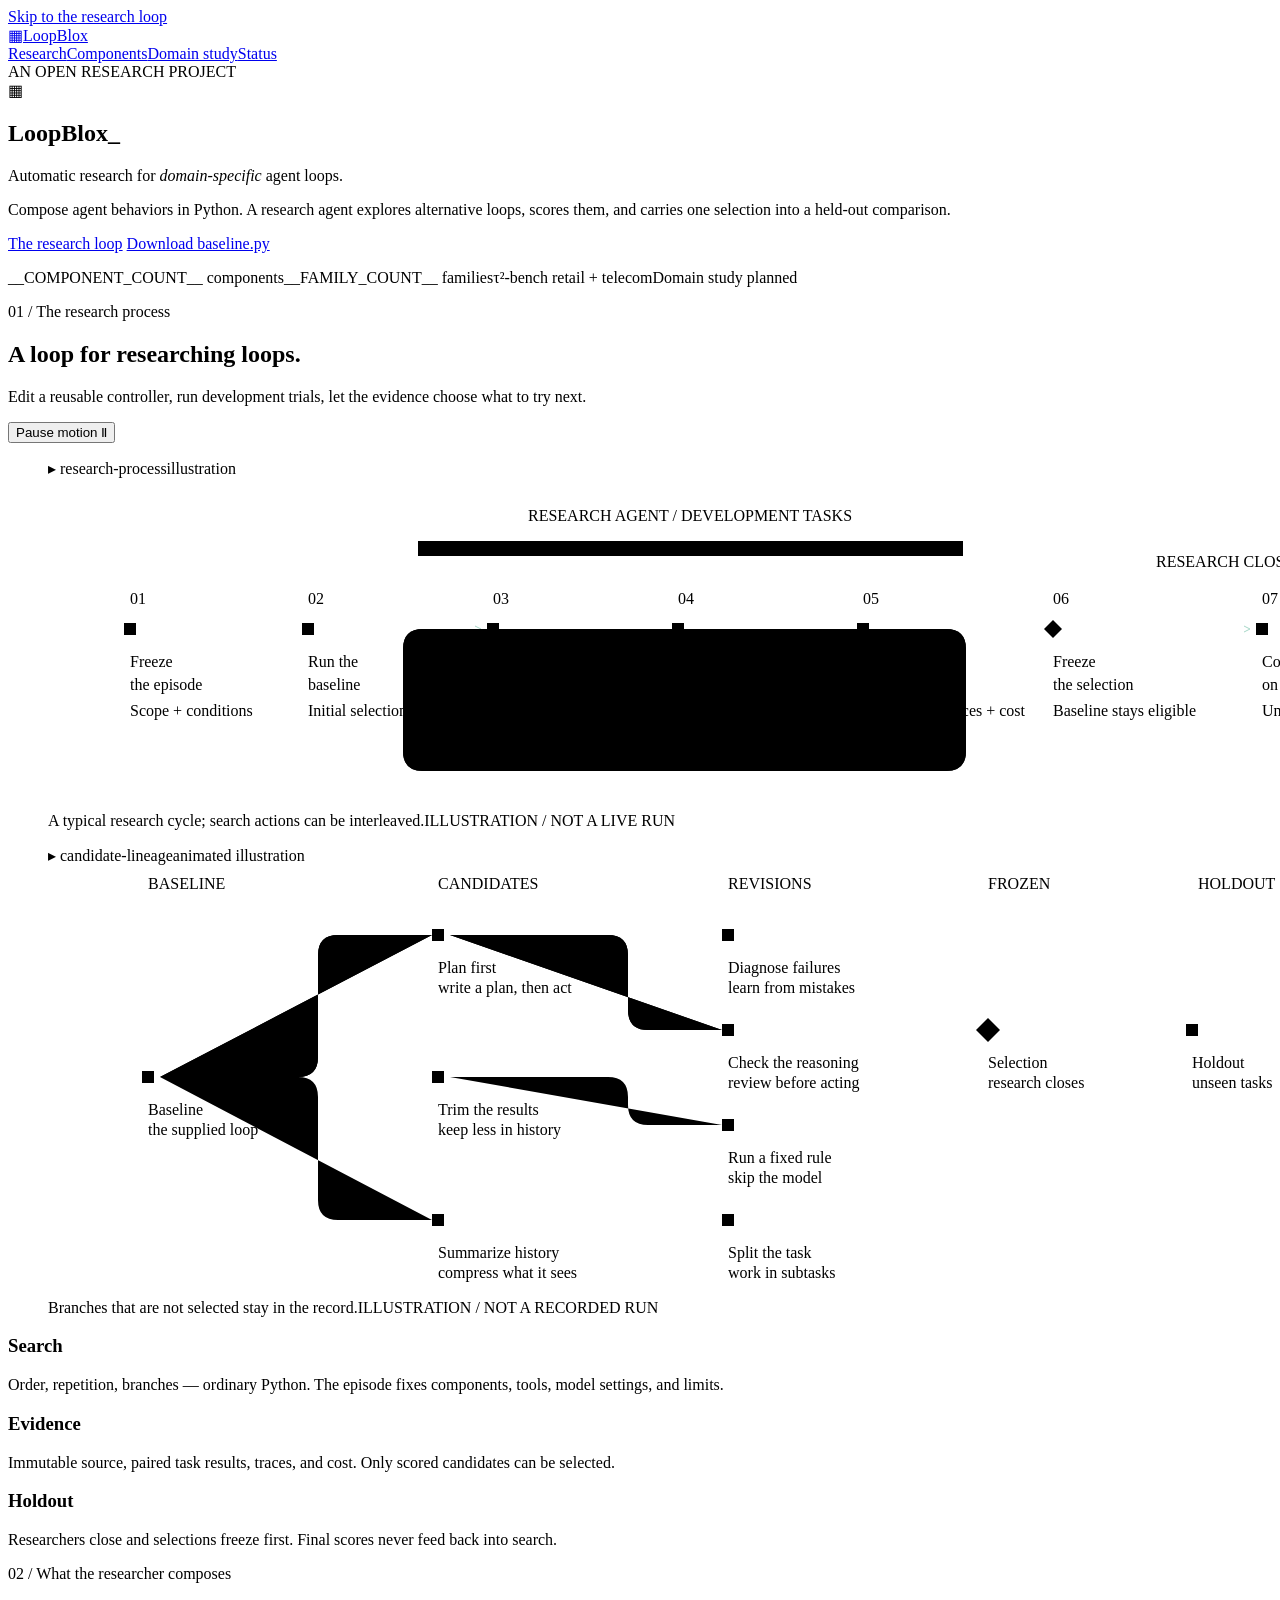
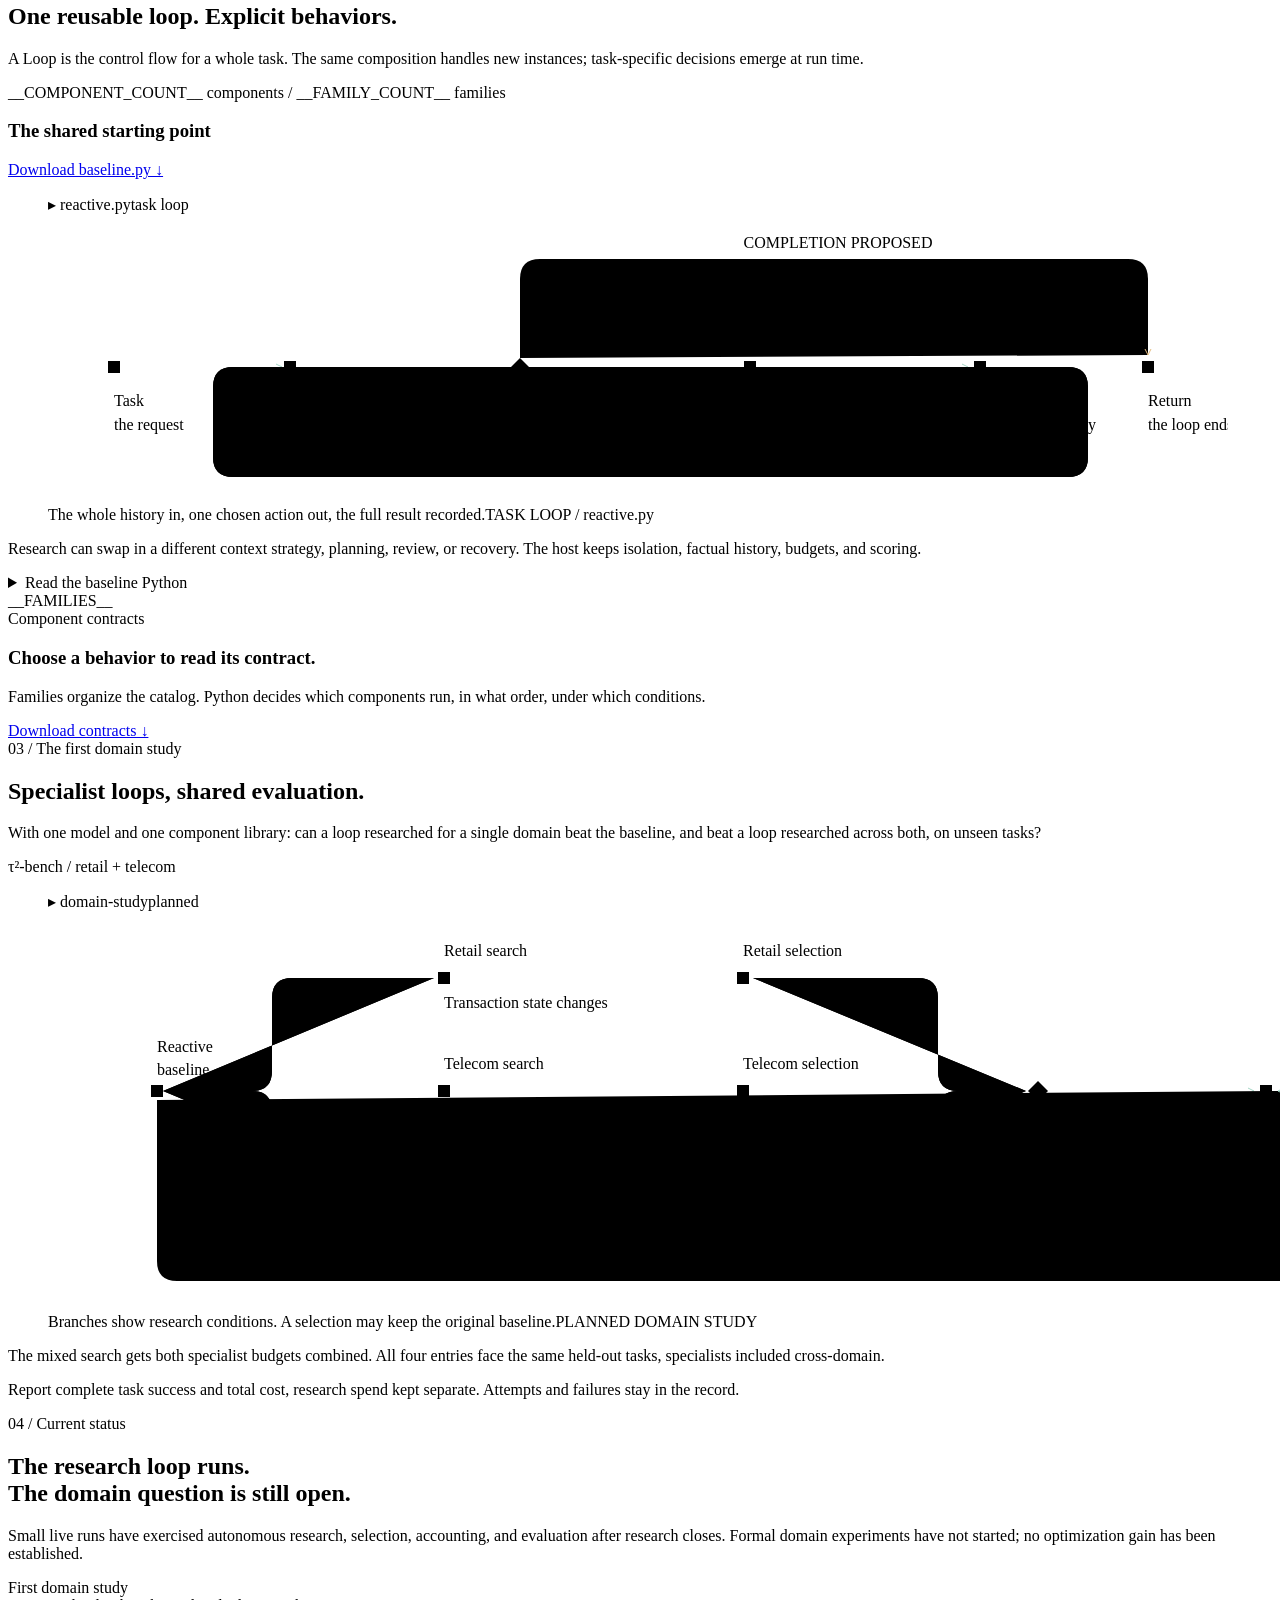
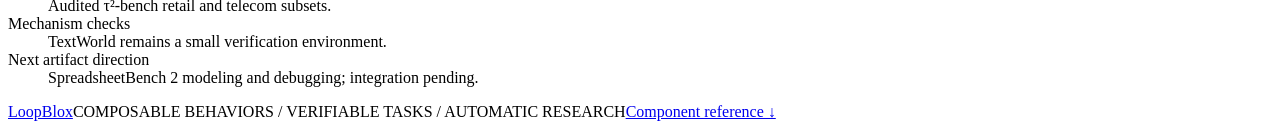
==== site/index.html @ ba71d533 "Prepare LoopBlox repository for publication" ====
<!doctype html>
<html lang="en">
<head>
<meta charset="utf-8">
<meta name="viewport" content="width=device-width, initial-scale=1">
<meta name="theme-color" content="#0d1116">
<meta name="description" content="LoopBlox is an open-source experiment environment for composing agent behaviors and automatically researching loops for verifiable domain tasks.">
<meta name="source-snapshot" content="__SOURCE_DIGEST__">
<title>LoopBlox — Domain Loop Auto Research</title>
<link rel="preload" href="assets/fonts/DepartureMono-Regular.woff2" as="font" type="font/woff2" crossorigin>
<link rel="preload" href="assets/fonts/SourceSerif4-Variable.woff2" as="font" type="font/woff2" crossorigin>
<style>__STYLE__</style>
</head>
<body>
<a class="skip-link" href="#research">Skip to the research loop</a>
<header class="topbar">
  <a class="brand" href="#top"><span class="brand-mark" aria-hidden="true">▦</span>LoopBlox</a>
  <nav aria-label="Main navigation"><a href="#research">Research</a><a href="#components">Components</a><a href="#domains">Domain study</a><a href="#status">Status</a></nav>
  <span class="edition">AN OPEN RESEARCH PROJECT</span>
</header>
<main id="top">
  <section class="hero" aria-labelledby="site-title">
    <span class="hero-mark" aria-hidden="true">▦</span>
    <h1 id="site-title">LoopBlox<span class="cursor" aria-hidden="true">_</span></h1>
    <p class="hero-title">Automatic research for <em>domain-specific</em> agent loops.</p>
    <p class="hero-copy">Compose agent behaviors in Python. A research agent explores alternative loops,
      scores them, and carries one selection into a held-out comparison.</p>
    <div class="hero-actions">
      <a class="btn primary" href="#research">The research loop</a>
      <a class="btn" href="baseline.py" download>Download baseline.py</a>
    </div>
    <p class="hero-facts"><span>__COMPONENT_COUNT__ components</span><span>__FAMILY_COUNT__ families</span><span>τ²-bench retail + telecom</span><span>Domain study planned</span></p>
  </section>

  <section id="research" class="section" aria-labelledby="research-title">
    <div class="section-head">
      <span class="section-label">01 / The research process</span>
      <h2 id="research-title">A loop for researching loops.</h2>
      <p class="section-intro">Edit a reusable controller, run development trials, let the evidence choose what to try next.</p>
      <button class="motion-toggle" aria-pressed="false">Pause motion Ⅱ</button>
    </div>
    <figure class="panel diagram-shell">
      <div class="panel-bar"><span>▸ research-process</span><span class="dim">illustration</span></div>
      <div class="diagram-scroll" tabindex="0" role="region" aria-label="Research process, scroll horizontally on smaller screens">
        <svg class="flow-diagram research-diagram" viewBox="0 0 1320 330" width="1320" height="330" role="img" aria-labelledby="research-svg-title research-svg-desc">
          <title id="research-svg-title">LoopBlox automatic research process</title>
          <desc id="research-svg-desc">Freeze the episode and run the supplied baseline. A researcher may save candidates, request development evaluations, inspect evidence, and select scored candidates. It can repeat this process. Close research and freeze selections before evaluating holdout tasks.</desc>
          <defs><marker id="arrow" markerWidth="8" markerHeight="8" refX="7" refY="4" orient="auto" markerUnits="userSpaceOnUse"><path d="M 1 1 L 7 4 L 1 7" fill="none" stroke="#a6d7c7"/></marker><marker id="amber-arrow" markerWidth="8" markerHeight="8" refX="7" refY="4" orient="auto" markerUnits="userSpaceOnUse"><path d="M 1 1 L 7 4 L 1 7" fill="none" stroke="#e4bc80"/></marker></defs>
          <path class="scope-line" d="M 370 78 V 63 H 915 V 78"/>
          <text class="scope-label" x="642" y="43" text-anchor="middle">RESEARCH AGENT / DEVELOPMENT TASKS</text>
          <path class="wire" marker-end="url(#arrow)" d="M 88 151 H 248 M 272 151 H 433 M 457 151 H 618 M 642 151 H 803 M 827 151 H 993 M 1017 151 H 1202"/>
          <path class="pulse" d="M 88 151 H 1202"/>
          <path class="wire return-wire" marker-end="url(#arrow)" d="M 827 151 H 898 Q 918 151 918 171 V 273 Q 918 293 898 293 H 375 Q 355 293 355 273 V 171 Q 355 151 375 151 H 433"/>
          <path class="pulse" d="M 827 151 H 898 Q 918 151 918 171 V 273 Q 918 293 898 293 H 375 Q 355 293 355 273 V 171 Q 355 151 375 151 H 433"/>
          <text class="path-label" x="630" y="282" text-anchor="middle">REVISE USING DEVELOPMENT EVIDENCE</text>
          <path class="freeze-line" d="M 1093 93 V 240"/>
          <text class="small-label amber" x="1108" y="89">RESEARCH CLOSED</text>
          <g class="flow-node"><rect x="76" y="145" width="12" height="12"/><text class="node-index" x="82" y="126">01</text><text x="82" y="189"><tspan x="82">Freeze</tspan><tspan x="82" dy="23">the episode</tspan></text><text class="node-note" x="82" y="238">Scope + conditions</text></g>
          <g class="flow-node"><rect x="254" y="145" width="12" height="12"/><text class="node-index" x="260" y="126">02</text><text x="260" y="189"><tspan x="260">Run the</tspan><tspan x="260" dy="23">baseline</tspan></text><text class="node-note" x="260" y="238">Initial selection</text></g>
          <g class="flow-node"><rect x="439" y="145" width="12" height="12"/><text class="node-index" x="445" y="126">03</text><text x="445" y="189"><tspan x="445">Save a</tspan><tspan x="445" dy="23">candidate</tspan></text><text class="node-note" x="445" y="238">Python + rationale</text></g>
          <g class="flow-node"><rect x="624" y="145" width="12" height="12"/><text class="node-index" x="630" y="126">04</text><text x="630" y="189"><tspan x="630">Evaluate</tspan><tspan x="630" dy="23">task runs</tspan></text><text class="node-note" x="630" y="238">Paired development trials</text></g>
          <g class="flow-node"><rect x="809" y="145" width="12" height="12"/><text class="node-index" x="815" y="126">05</text><text x="815" y="189"><tspan x="815">Inspect</tspan><tspan x="815" dy="23">the evidence</tspan></text><text class="node-note" x="815" y="238">Outcomes + traces + cost</text></g>
          <g class="flow-node checkpoint"><path d="M 1005 142 L 1014 151 L 1005 160 L 996 151 Z"/><text class="node-index" x="1005" y="126">06</text><text x="1005" y="189"><tspan x="1005">Freeze</tspan><tspan x="1005" dy="23">the selection</tspan></text><text class="node-note" x="1005" y="238">Baseline stays eligible</text></g>
          <g class="flow-node"><rect x="1208" y="145" width="12" height="12"/><text class="node-index" x="1214" y="126">07</text><text x="1214" y="189"><tspan x="1214">Compare</tspan><tspan x="1214" dy="23">on holdout</tspan></text><text class="node-note" x="1214" y="238">Unseen task groups</text></g>
        </svg>
      </div>
      <figcaption class="panel-foot"><span><i class="legend-line"></i>A typical research cycle; search actions can be interleaved.</span><span>ILLUSTRATION / NOT A LIVE RUN</span></figcaption>
    </figure>
    <figure class="panel tree-shell">
      <div class="panel-bar"><span>▸ candidate-lineage</span><span class="dim">animated illustration</span></div>
      <div class="diagram-scroll" tabindex="0" role="region" aria-label="How a loop evolves, scroll horizontally on smaller screens">
        <svg class="tree-diagram" viewBox="0 0 1240 430" width="1240" height="430" role="img" aria-labelledby="tree-svg-title tree-svg-desc">
          <title id="tree-svg-title">How a loop evolves during research</title>
          <desc id="tree-svg-desc">The supplied baseline branches into saved candidate loops, each changing one behavior. Scored candidates branch again into revisions. Branches that are not selected stay in the record. One loop is frozen when research closes and goes to the holdout comparison. The changes shown are an illustration, not a recorded run.</desc>
          <g class="tree-cycle">
            <text class="lane-label" x="100" y="24">BASELINE</text>
            <text class="lane-label" x="390" y="24">CANDIDATES</text>
            <text class="lane-label" x="680" y="24">REVISIONS</text>
            <text class="lane-label" x="940" y="24">FROZEN</text>
            <text class="lane-label" x="1150" y="24">HOLDOUT</text>
            <g class="pruned">
              <path class="tree-edge e1" pathLength="1" d="M 112 212 H 384"/>
              <path class="tree-edge e1" pathLength="1" d="M 112 212 H 250 Q 270 212 270 232 V 335 Q 270 355 290 355 H 384"/>
              <g class="tree-node b"><rect x="384" y="206" width="12" height="12"/><text x="390" y="250">Trim the results</text><text class="node-note" x="390" y="270">keep less in history</text></g>
              <g class="tree-node b"><rect x="384" y="349" width="12" height="12"/><text x="390" y="393">Summarize history</text><text class="node-note" x="390" y="413">compress what it sees</text></g>
              <path class="tree-edge e2" pathLength="1" d="M 402 70 H 674"/>
              <path class="tree-edge e2" pathLength="1" d="M 402 212 H 560 Q 580 212 580 232 V 240 Q 580 260 600 260 H 674"/>
              <path class="tree-edge e2" pathLength="1" d="M 402 355 H 674"/>
              <g class="tree-node c"><rect x="674" y="64" width="12" height="12"/><text x="680" y="108">Diagnose failures</text><text class="node-note" x="680" y="128">learn from mistakes</text></g>
              <g class="tree-node c"><rect x="674" y="254" width="12" height="12"/><text x="680" y="298">Run a fixed rule</text><text class="node-note" x="680" y="318">skip the model</text></g>
              <g class="tree-node c"><rect x="674" y="349" width="12" height="12"/><text x="680" y="393">Split the task</text><text class="node-note" x="680" y="413">work in subtasks</text></g>
            </g>
            <g class="kept">
              <path class="tree-edge e1 lit" pathLength="1" d="M 112 212 H 250 Q 270 212 270 192 V 90 Q 270 70 290 70 H 384"/>
              <path class="tree-edge e2 lit" pathLength="1" d="M 402 70 H 560 Q 580 70 580 90 V 145 Q 580 165 600 165 H 674"/>
              <path class="tree-edge e3 lit" pathLength="1" d="M 692 165 H 922"/>
              <path class="tree-edge e4 lit" pathLength="1" d="M 958 165 H 1138"/>
              <path class="pulse tree-pulse" d="M 112 212 H 250 Q 270 212 270 192 V 90 Q 270 70 290 70 H 384 M 402 70 H 560 Q 580 70 580 90 V 145 Q 580 165 600 165 H 674 M 692 165 H 922 M 958 165 H 1138"/>
              <g class="tree-node a"><rect x="94" y="206" width="12" height="12"/><text x="100" y="250">Baseline</text><text class="node-note" x="100" y="270">the supplied loop</text></g>
              <g class="tree-node b"><rect x="384" y="64" width="12" height="12"/><text x="390" y="108">Plan first</text><text class="node-note" x="390" y="128">write a plan, then act</text></g>
              <g class="tree-node c"><rect x="674" y="159" width="12" height="12"/><text x="680" y="203">Check the reasoning</text><text class="node-note" x="680" y="223">review before acting</text></g>
              <g class="tree-node d frozen"><path class="mark" d="M 940 153 L 952 165 L 940 177 L 928 165 Z"/><text x="940" y="203">Selection</text><text class="node-note" x="940" y="223">research closes</text></g>
              <g class="tree-node e"><rect x="1138" y="159" width="12" height="12"/><text x="1144" y="203">Holdout</text><text class="node-note" x="1144" y="223">unseen tasks</text></g>
            </g>
          </g>
        </svg>
      </div>
      <figcaption class="panel-foot"><span><i class="legend-line"></i>Branches that are not selected stay in the record.</span><span>ILLUSTRATION / NOT A RECORDED RUN</span></figcaption>
    </figure>
    <div class="feature-grid">
      <div class="feature-card"><h3>Search</h3><p>Order, repetition, branches — ordinary Python. The episode fixes components, tools, model settings, and limits.</p></div>
      <div class="feature-card"><h3>Evidence</h3><p>Immutable source, paired task results, traces, and cost. Only scored candidates can be selected.</p></div>
      <div class="feature-card"><h3>Holdout</h3><p>Researchers close and selections freeze first. Final scores never feed back into search.</p></div>
    </div>
  </section>

  <section id="components" class="section" aria-labelledby="components-title">
    <div class="section-head">
      <span class="section-label">02 / What the researcher composes</span>
      <h2 id="components-title">One reusable loop. Explicit behaviors.</h2>
      <p class="section-intro">A Loop is the control flow for a whole task. The same composition handles new instances; task-specific decisions emerge at run time.</p>
      <span class="section-count">__COMPONENT_COUNT__ components / __FAMILY_COUNT__ families</span>
    </div>
    <div class="install-box"><h3>The shared starting point</h3><a class="link-out" href="baseline.py" download>Download baseline.py ↓</a></div>
    <figure class="panel diagram-shell baseline-shell">
      <div class="panel-bar"><span>▸ reactive.py</span><span class="dim">task loop</span></div>
      <div class="diagram-scroll" tabindex="0" role="region" aria-label="Reactive baseline task loop, scroll horizontally on smaller screens">
        <svg class="flow-diagram baseline-diagram" viewBox="0 0 1180 288" width="1180" height="288" role="img" aria-labelledby="baseline-svg-title baseline-svg-desc">
          <title id="baseline-svg-title">The reactive baseline task loop</title>
          <desc id="baseline-svg-desc">Gather the whole history, then think and choose: one tool action, or a proposal that the task is done. For an action, run the tool and record the full result, then gather the history again. A completion proposal returns from the controller. Authoritative scoring occurs after the worker closes.</desc>
          <path class="wire" marker-end="url(#arrow)" d="M 72 153 H 234 M 250 153 H 460 M 484 153 H 694 M 710 153 H 920"/>
          <path class="pulse" d="M 72 153 H 932"/>
          <path class="wire return-wire" marker-end="url(#arrow)" d="M 939 153 H 1020 Q 1040 153 1040 173 V 243 Q 1040 263 1020 263 H 185 Q 165 263 165 243 V 173 Q 165 153 185 153 H 234"/>
          <path class="pulse" d="M 939 153 H 1020 Q 1040 153 1040 173 V 243 Q 1040 263 1020 263 H 185 Q 165 263 165 243 V 173 Q 165 153 185 153 H 234"/>
          <path class="wire branch-wire" marker-end="url(#amber-arrow)" d="M 472 144 V 65 Q 472 45 492 45 H 1080 Q 1100 45 1100 65 V 141"/>
          <text class="path-label amber" x="790" y="34" text-anchor="middle">COMPLETION PROPOSED</text>
          <text class="path-label" x="585" y="252" text-anchor="middle">NEXT ITERATION / REFRESH THE EVIDENCE</text>
          <text class="small-label" x="585" y="135" text-anchor="middle">ACTION SELECTED</text>
          <g class="flow-node"><rect x="60" y="147" width="12" height="12"/><text x="66" y="192">Task</text><text class="node-note" x="66" y="216">the request</text></g>
          <g class="flow-node"><rect x="236" y="147" width="12" height="12"/><text x="242" y="192">Full history</text><text class="node-note" x="242" y="216">everything so far</text></g>
          <g class="flow-node checkpoint"><path d="M 472 144 L 481 153 L 472 162 L 463 153 Z"/><text x="472" y="192">Think and choose</text><text class="node-note" x="472" y="216">one action, or done</text></g>
          <g class="flow-node"><rect x="696" y="147" width="12" height="12"/><text x="702" y="192">Run the tool</text><text class="node-note" x="702" y="216">the chosen action</text></g>
          <g class="flow-node"><rect x="926" y="147" width="12" height="12"/><text x="932" y="192">Full result</text><text class="node-note" x="932" y="216">kept in the history</text></g>
          <g class="flow-node checkpoint"><rect x="1094" y="147" width="12" height="12"/><text x="1100" y="192">Return</text><text class="node-note" x="1100" y="216">the loop ends</text></g>
        </svg>
      </div>
      <figcaption class="panel-foot"><span>The whole history in, one chosen action out, the full result recorded.</span><span>TASK LOOP / reactive.py</span></figcaption>
    </figure>
    <div class="composition-note"><p>Research can swap in a different context strategy, planning, review, or recovery. The host keeps isolation, factual history, budgets, and scoring.</p><details class="source-disclosure"><summary>Read the baseline Python</summary><pre><code>__BASELINE__</code></pre></details></div>
    <div class="family-grid">__FAMILIES__</div>
    <div id="component-detail" class="component-detail" aria-live="polite"><div><span class="eyebrow">Component contracts</span><h3 class="prompt">Choose a behavior to read its contract.</h3></div><p>Families organize the catalog. Python decides which components run, in what order, under which conditions.</p><a class="link-out" href="component-contracts.md" download>Download contracts ↓</a></div>
  </section>

  <section id="domains" class="section" aria-labelledby="domains-title">
    <div class="section-head">
      <span class="section-label">03 / The first domain study</span>
      <h2 id="domains-title">Specialist loops, shared evaluation.</h2>
      <p class="section-intro">With one model and one component library: can a loop researched for a single domain beat the baseline, and beat a loop researched across both, on unseen tasks?</p>
      <span class="section-count">τ²-bench / retail + telecom</span>
    </div>
    <figure class="panel diagram-shell">
      <div class="panel-bar"><span>▸ domain-study</span><span class="dim">planned</span></div>
      <div class="diagram-scroll" tabindex="0" role="region" aria-label="Domain study design, scroll horizontally on smaller screens">
        <svg class="flow-diagram domain-diagram" viewBox="0 0 1320 398" width="1320" height="398" role="img" aria-labelledby="domain-svg-title domain-svg-desc">
          <title id="domain-svg-title">Retail, telecom, and mixed-domain search share a final comparison</title>
          <desc id="domain-svg-desc">All three searches start from the same reactive baseline. Each produces a selected loop, which may retain the baseline. All researchers close before comparison. Evaluate the baseline and all three selections on identical retail and telecom holdout tasks. Branches show study conditions, not parallel scheduling.</desc>
          <path class="wire" marker-end="url(#arrow)" d="M 115 180 H 204 Q 224 180 224 160 V 87 Q 224 67 244 67 H 386 M 115 180 H 386 M 115 180 H 204 Q 224 180 224 200 V 273 Q 224 293 244 293 H 386"/>
          <path class="pulse" d="M 115 180 H 204 Q 224 180 224 160 V 87 Q 224 67 244 67 H 386 M 115 180 H 386 M 115 180 H 204 Q 224 180 224 200 V 273 Q 224 293 244 293 H 386"/>
          <path class="wire" marker-end="url(#arrow)" d="M 406 67 H 685 M 406 180 H 685 M 406 293 H 685"/>
          <path class="pulse" d="M 406 67 H 685 M 406 180 H 685 M 406 293 H 685"/>
          <path class="wire" d="M 705 67 H 870 Q 890 67 890 87 V 160 Q 890 180 910 180 H 978 M 705 180 H 978 M 705 293 H 870 Q 890 293 890 273 V 200 Q 890 180 910 180 H 978"/>
          <path class="pulse" d="M 705 67 H 870 Q 890 67 890 87 V 160 Q 890 180 910 180 H 978 M 705 180 H 978 M 705 293 H 870 Q 890 293 890 273 V 200 Q 890 180 910 180 H 978"/>
          <path class="wire" marker-end="url(#arrow)" d="M 1002 180 H 1206"/>
          <path class="pulse" d="M 1002 180 H 1206"/>
          <path class="wire baseline-wire" marker-end="url(#arrow)" d="M 109 189 V 350 Q 109 370 129 370 H 1258 Q 1278 370 1278 350 V 200 Q 1278 180 1258 180 H 1230"/>
          <text class="path-label" x="655" y="359" text-anchor="middle">THE UNIFIED BASELINE JOINS THE SAME COMPARISON</text>
          <g class="flow-node"><rect x="103" y="174" width="12" height="12"/><text x="109" y="141"><tspan x="109">Reactive</tspan><tspan x="109" dy="23">baseline</tspan></text></g>
          <g class="flow-node"><rect x="390" y="61" width="12" height="12"/><text x="396" y="45">Retail search</text><text class="node-note" x="396" y="97">Transaction state changes</text></g>
          <g class="flow-node"><rect x="390" y="174" width="12" height="12"/><text x="396" y="158">Telecom search</text><text class="node-note" x="396" y="210">Troubleshooting</text></g>
          <g class="flow-node"><rect x="390" y="287" width="12" height="12"/><text x="396" y="271">Mixed search</text><text class="node-note" x="396" y="323">Both domains</text></g>
          <g class="flow-node"><rect x="689" y="61" width="12" height="12"/><text x="695" y="45">Retail selection</text></g>
          <g class="flow-node"><rect x="689" y="174" width="12" height="12"/><text x="695" y="158">Telecom selection</text></g>
          <g class="flow-node"><rect x="689" y="287" width="12" height="12"/><text x="695" y="271">Mixed selection</text></g>
          <g class="flow-node checkpoint"><path d="M 990 170 L 1000 180 L 990 190 L 980 180 Z"/><text x="990" y="218"><tspan x="990">Freeze all</tspan><tspan x="990" dy="23">selections</tspan></text><text class="node-note" x="990" y="267">Research closes</text></g>
          <g class="flow-node"><rect x="1212" y="174" width="12" height="12"/><text x="1218" y="218"><tspan x="1218">Paired</tspan><tspan x="1218" dy="23">holdout</tspan></text><text class="node-note" x="1218" y="267">Retail + telecom</text></g>
        </svg>
      </div>
      <figcaption class="panel-foot"><span>Branches show research conditions. A selection may keep the original baseline.</span><span>PLANNED DOMAIN STUDY</span></figcaption>
    </figure>
    <div class="study-notes"><p>The mixed search gets both specialist budgets combined. All four entries face the same held-out tasks, specialists included cross-domain.</p><p>Report complete task success and total cost, research spend kept separate. Attempts and failures stay in the record.</p></div>
  </section>

  <section id="status" class="section status-section" aria-labelledby="status-title">
    <div class="section-head">
      <span class="section-label">04 / Current status</span>
      <h2 id="status-title">The research loop runs.<br>The domain question is still open.</h2>
    </div>
    <div class="status-copy"><p>Small live runs have exercised autonomous research, selection, accounting, and evaluation after research closes. Formal domain experiments have not started; no optimization gain has been established.</p><dl><div><dt>First domain study</dt><dd>Audited τ²-bench retail and telecom subsets.</dd></div><div><dt>Mechanism checks</dt><dd>TextWorld remains a small verification environment.</dd></div><div><dt>Next artifact direction</dt><dd>SpreadsheetBench 2 modeling and debugging; integration pending.</dd></div></dl></div>
  </section>
</main>
<footer class="page-foot"><a class="brand" href="#top">LoopBlox</a><span>COMPOSABLE BEHAVIORS / VERIFIABLE TASKS / AUTOMATIC RESEARCH</span><a class="link-out" href="component-contracts.md" download>Component reference ↓</a></footer>
<script type="application/json" id="component-data">__DATA__</script>
<script>__APP__</script>
</body>
</html>
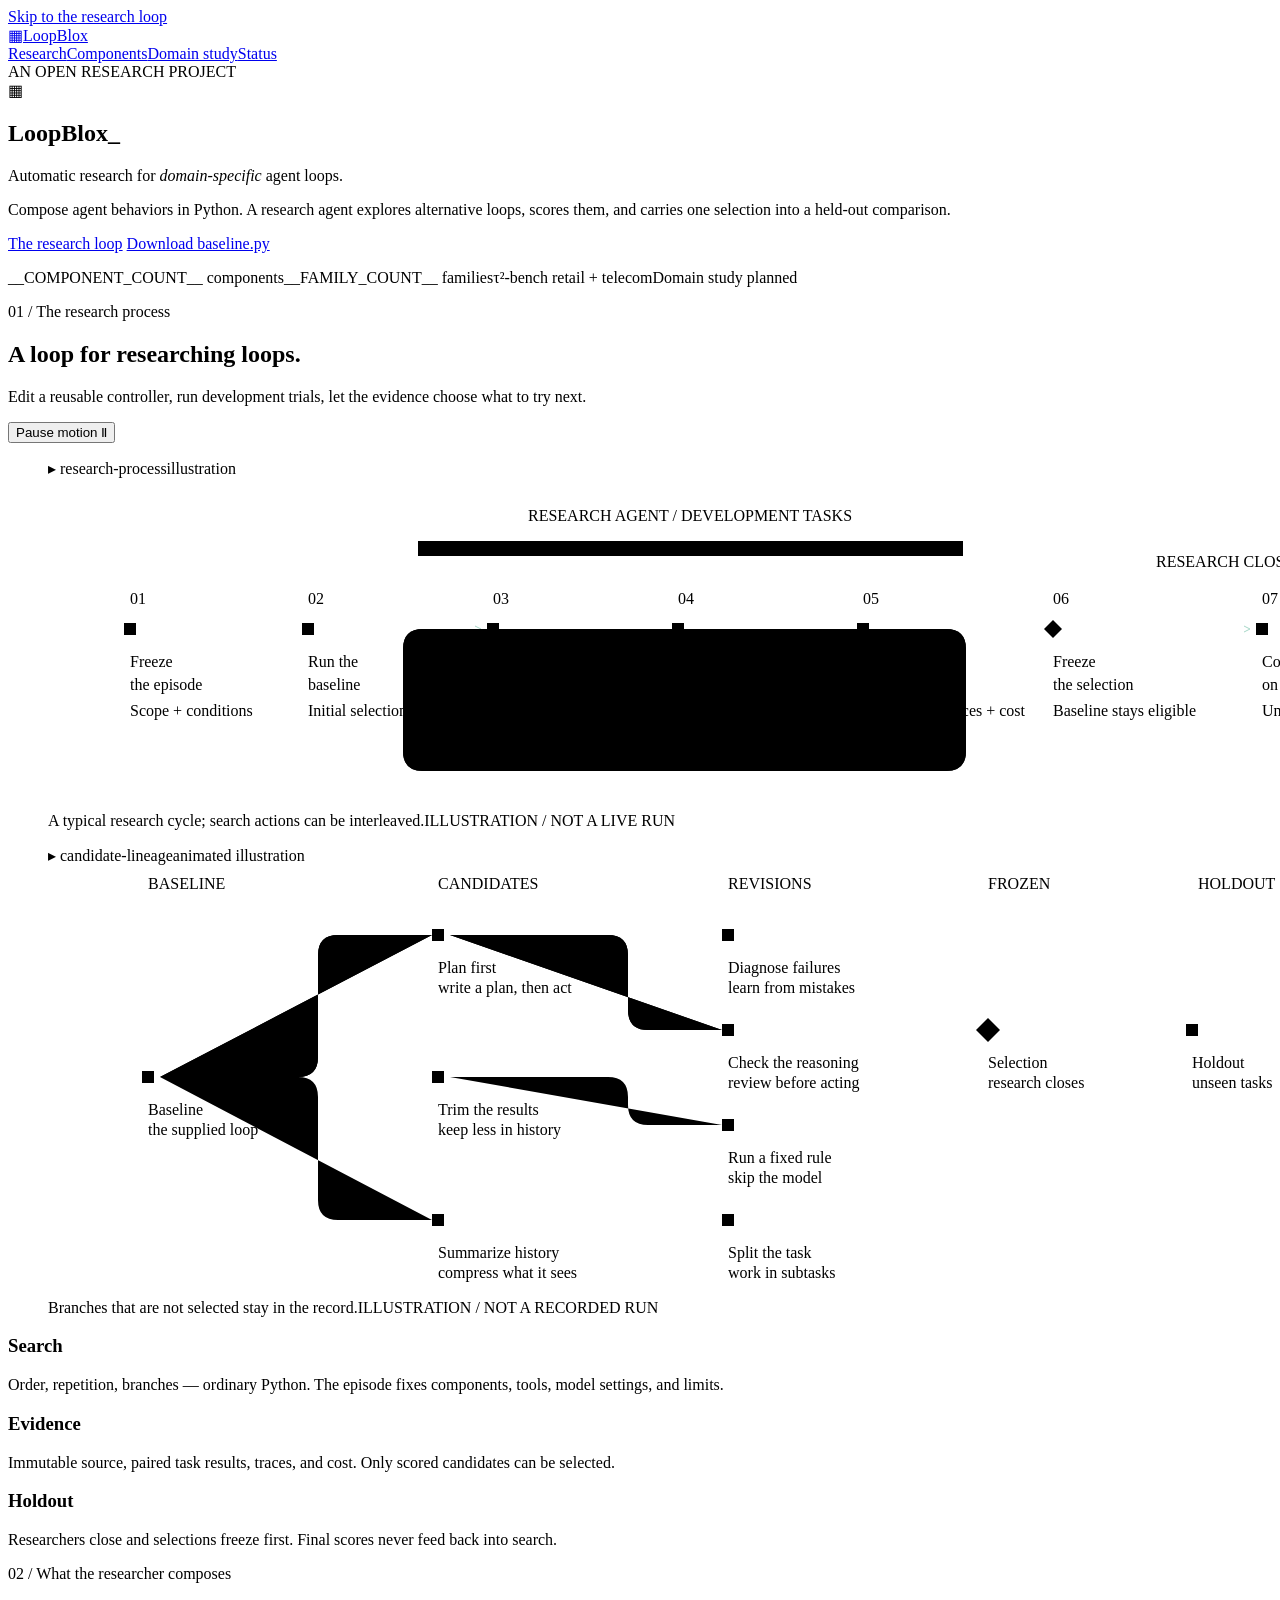
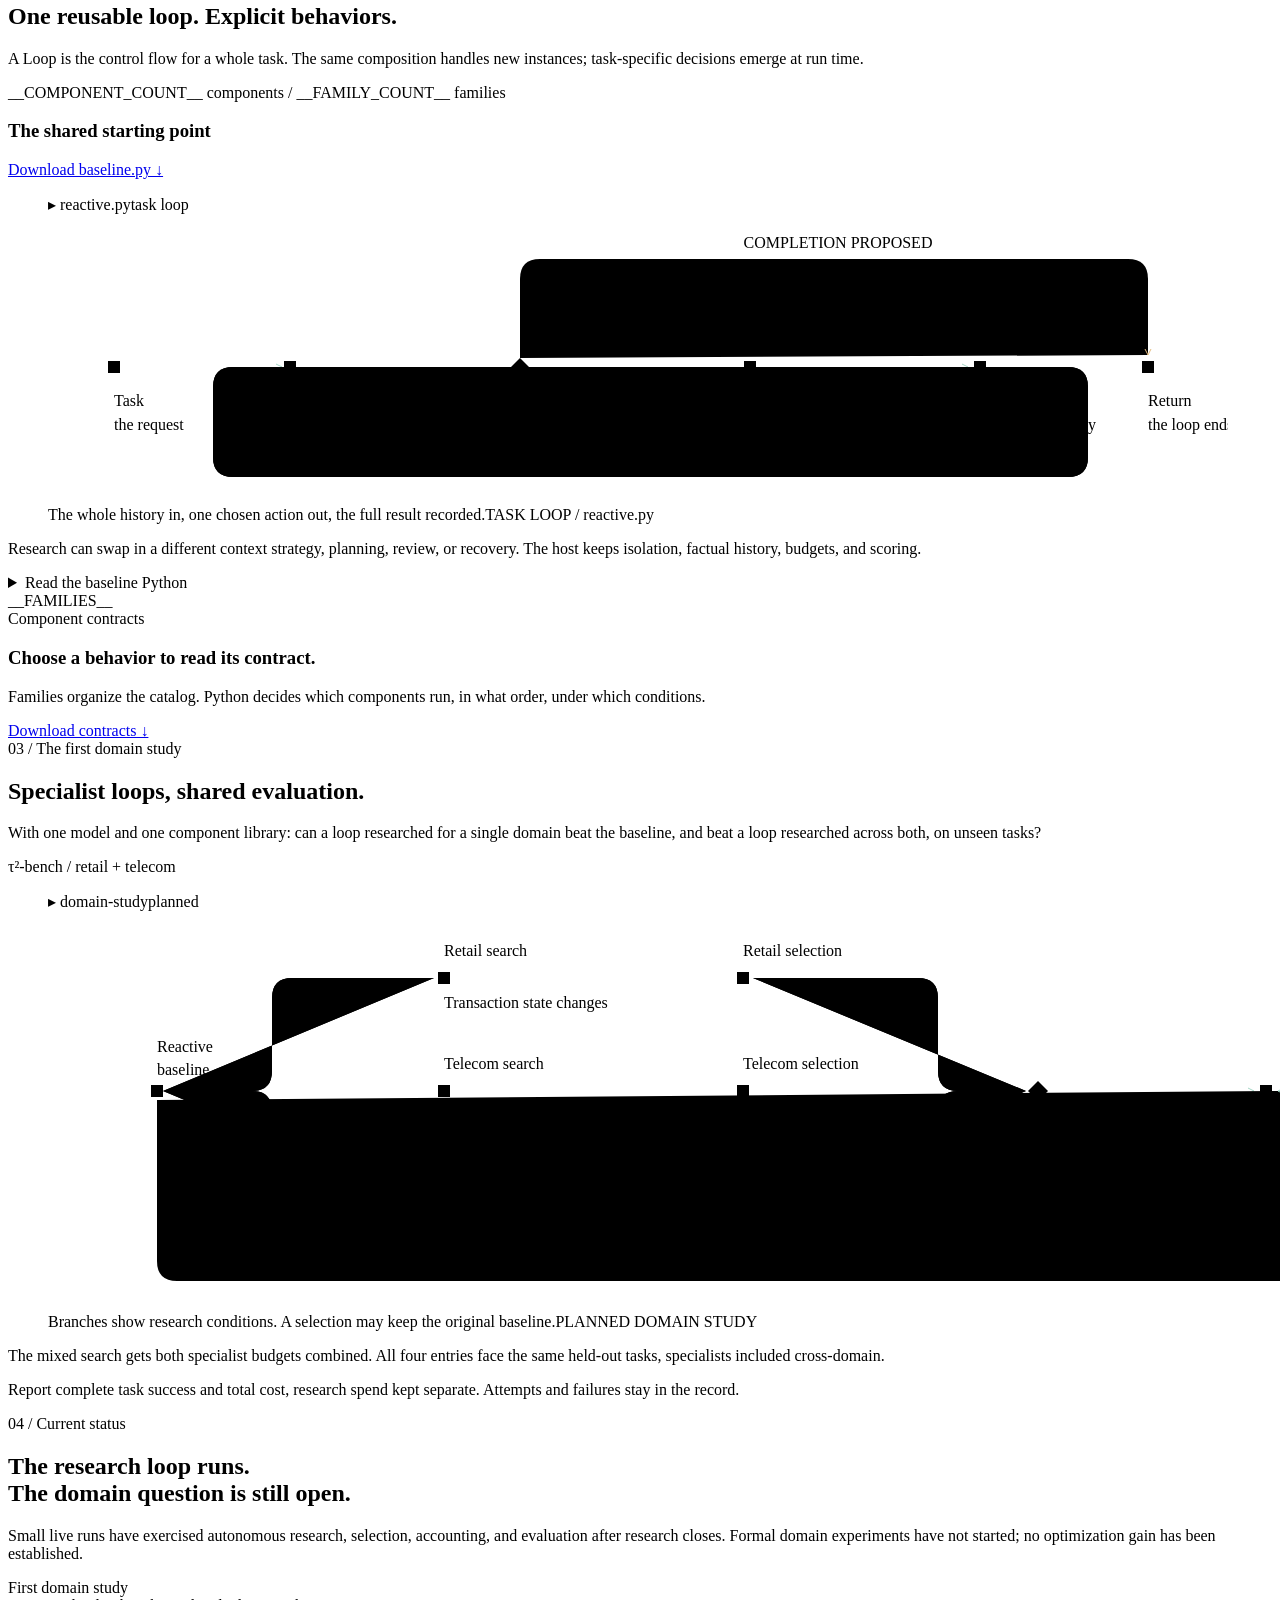
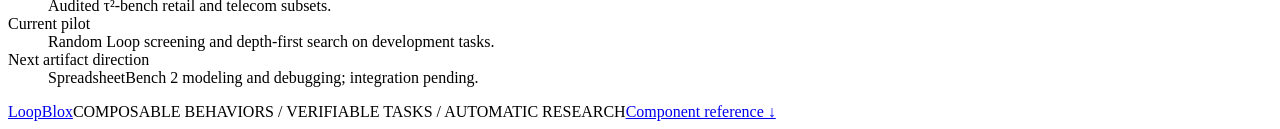
==== commit 1da899a6: "Organize implementation into package and retire TextWorld" ====
--- a/site/index.html
+++ b/site/index.html
@@ -195,7 +195,7 @@
       <span class="section-label">04 / Current status</span>
       <h2 id="status-title">The research loop runs.<br>The domain question is still open.</h2>
     </div>
-    <div class="status-copy"><p>Small live runs have exercised autonomous research, selection, accounting, and evaluation after research closes. Formal domain experiments have not started; no optimization gain has been established.</p><dl><div><dt>First domain study</dt><dd>Audited τ²-bench retail and telecom subsets.</dd></div><div><dt>Mechanism checks</dt><dd>TextWorld remains a small verification environment.</dd></div><div><dt>Next artifact direction</dt><dd>SpreadsheetBench 2 modeling and debugging; integration pending.</dd></div></dl></div>
+    <div class="status-copy"><p>Small live runs have exercised autonomous research, selection, accounting, and evaluation after research closes. Formal domain experiments have not started; no optimization gain has been established.</p><dl><div><dt>First domain study</dt><dd>Audited τ²-bench retail and telecom subsets.</dd></div><div><dt>Current pilot</dt><dd>Random Loop screening and depth-first search on development tasks.</dd></div><div><dt>Next artifact direction</dt><dd>SpreadsheetBench 2 modeling and debugging; integration pending.</dd></div></dl></div>
   </section>
 </main>
 <footer class="page-foot"><a class="brand" href="#top">LoopBlox</a><span>COMPOSABLE BEHAVIORS / VERIFIABLE TASKS / AUTOMATIC RESEARCH</span><a class="link-out" href="component-contracts.md" download>Component reference ↓</a></footer>
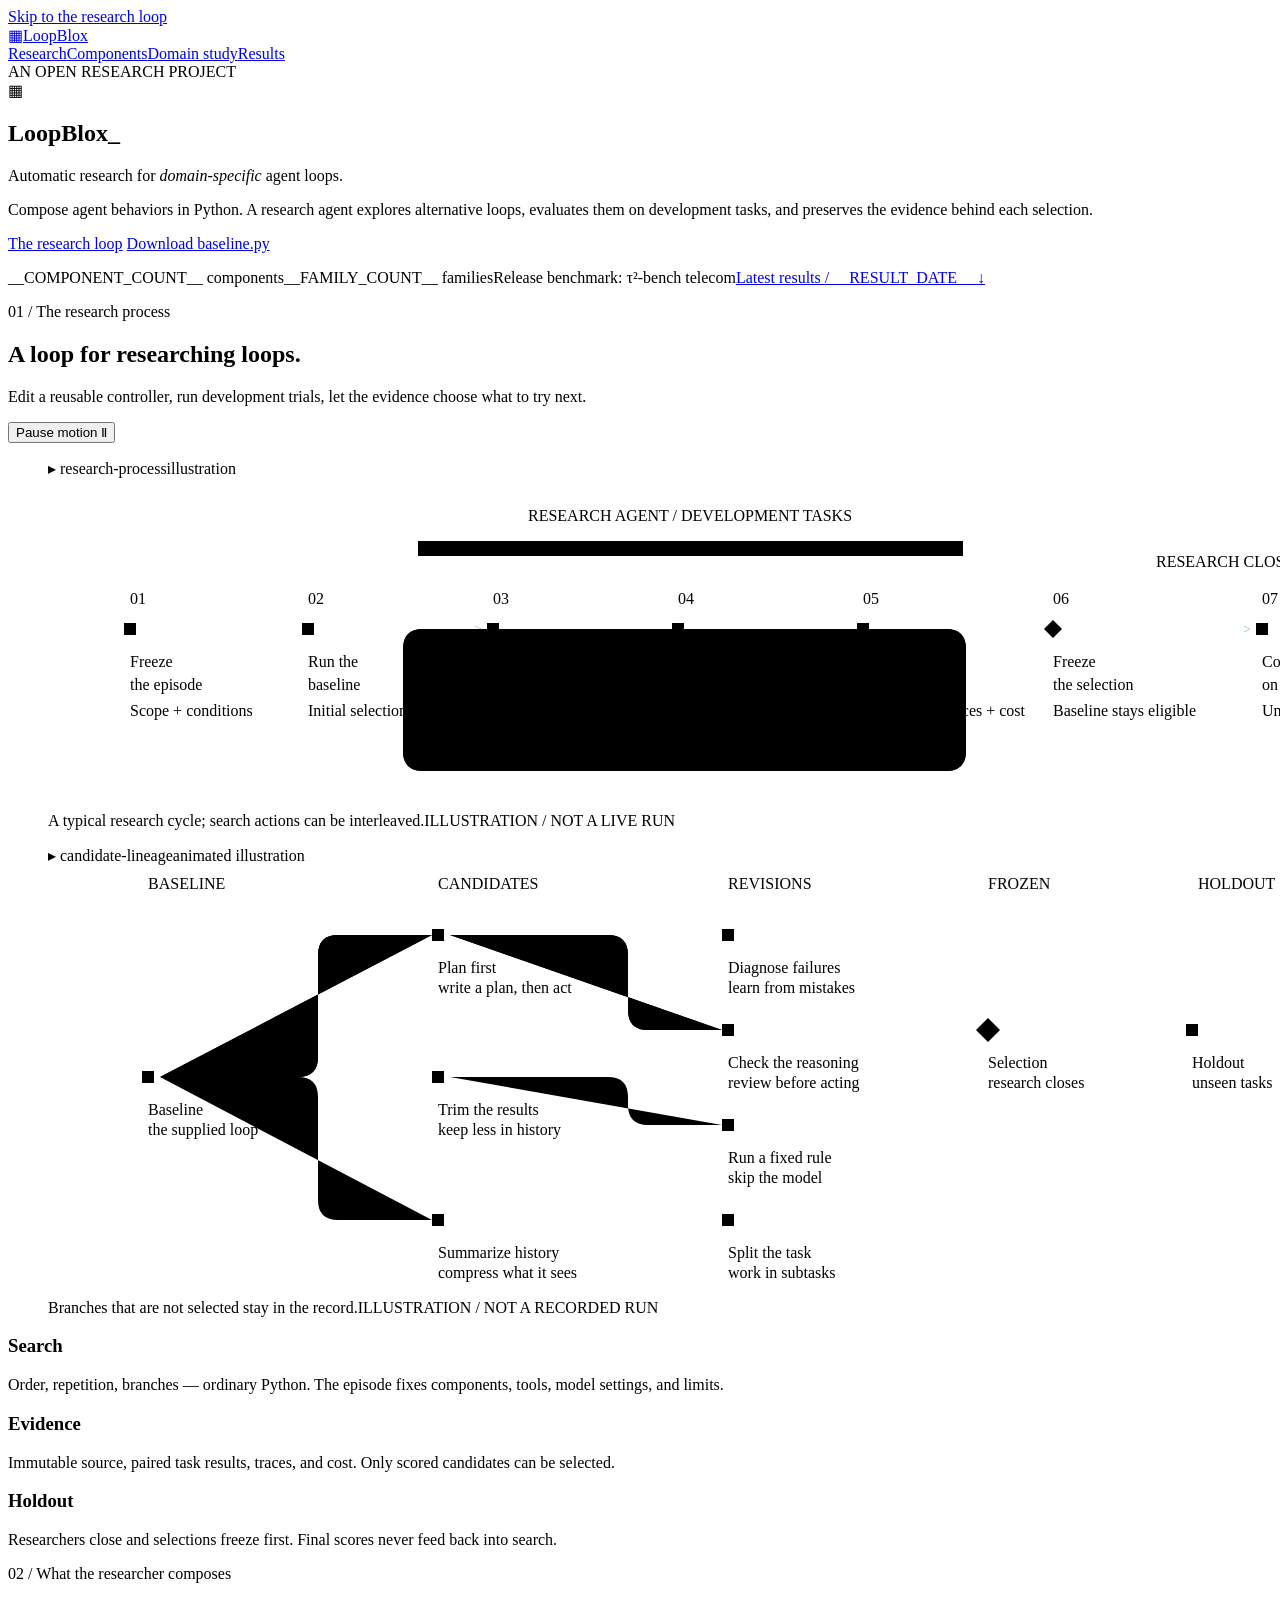
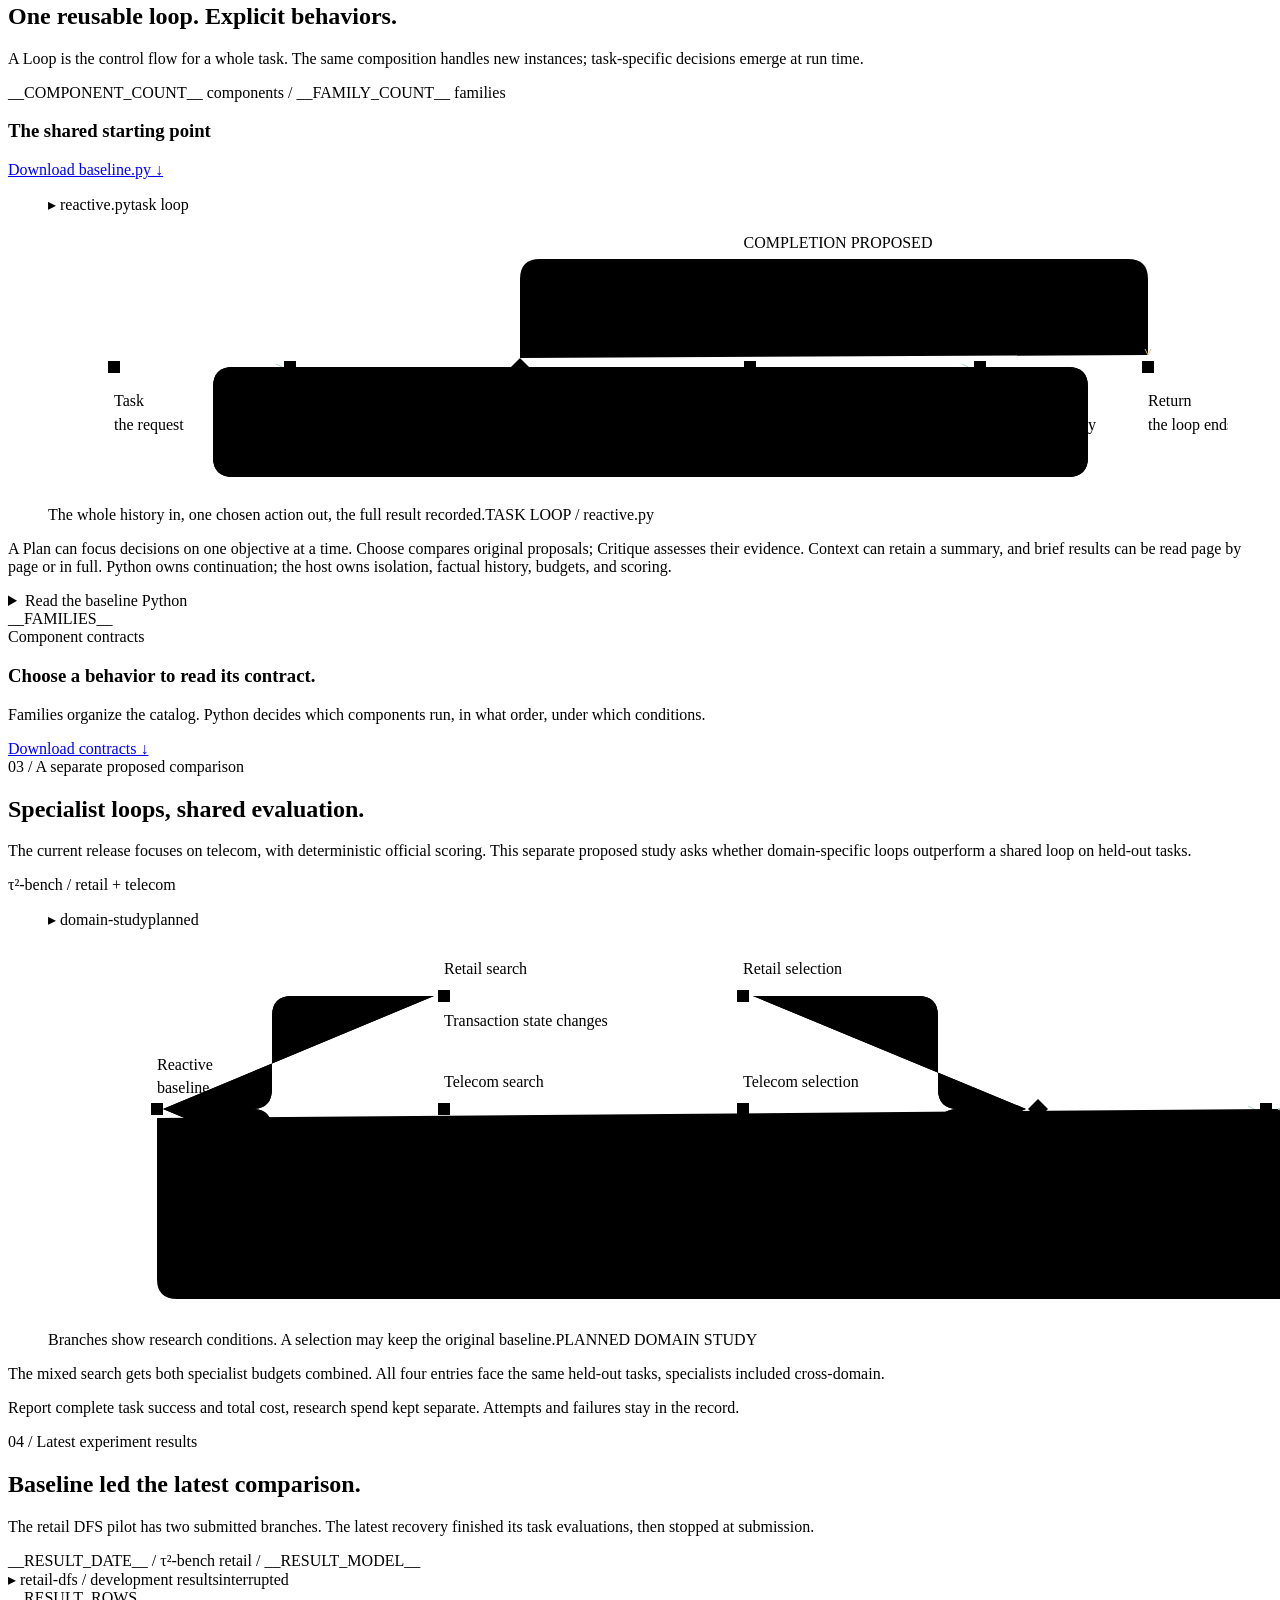
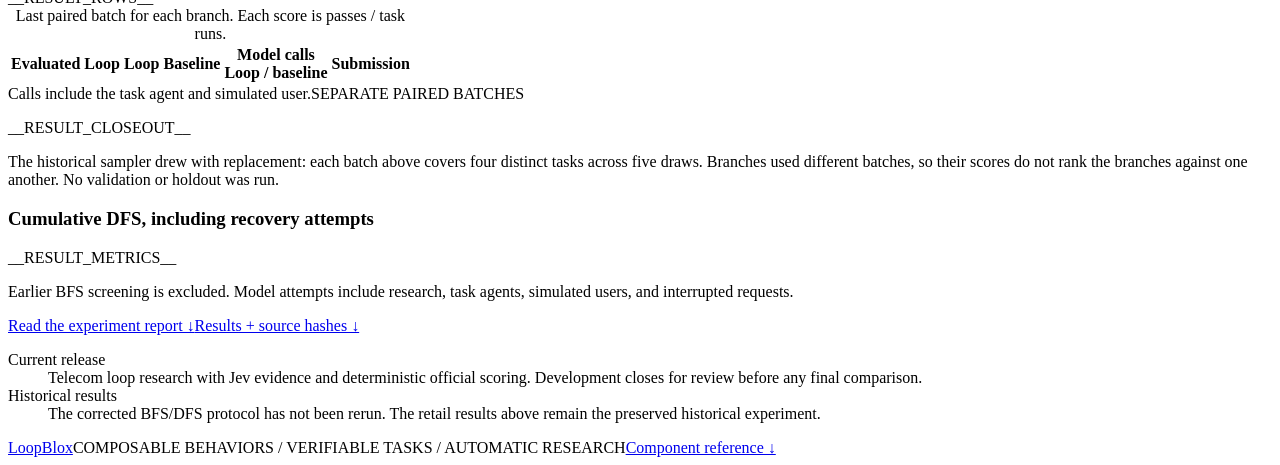
==== commit f90a6559: "Adopt continuous telecom research with native Codex and Jev analysis" ====
--- a/site/index.html
+++ b/site/index.html
@@ -15,7 +15,7 @@
 <a class="skip-link" href="#research">Skip to the research loop</a>
 <header class="topbar">
   <a class="brand" href="#top"><span class="brand-mark" aria-hidden="true">▦</span>LoopBlox</a>
-  <nav aria-label="Main navigation"><a href="#research">Research</a><a href="#components">Components</a><a href="#domains">Domain study</a><a href="#status">Status</a></nav>
+  <nav aria-label="Main navigation"><a href="#research">Research</a><a href="#components">Components</a><a href="#domains">Domain study</a><a href="#status">Results</a></nav>
   <span class="edition">AN OPEN RESEARCH PROJECT</span>
 </header>
 <main id="top">
@@ -24,12 +24,12 @@
     <h1 id="site-title">LoopBlox<span class="cursor" aria-hidden="true">_</span></h1>
     <p class="hero-title">Automatic research for <em>domain-specific</em> agent loops.</p>
     <p class="hero-copy">Compose agent behaviors in Python. A research agent explores alternative loops,
-      scores them, and carries one selection into a held-out comparison.</p>
+      evaluates them on development tasks, and preserves the evidence behind each selection.</p>
     <div class="hero-actions">
       <a class="btn primary" href="#research">The research loop</a>
       <a class="btn" href="baseline.py" download>Download baseline.py</a>
     </div>
-    <p class="hero-facts"><span>__COMPONENT_COUNT__ components</span><span>__FAMILY_COUNT__ families</span><span>τ²-bench retail + telecom</span><span>Domain study planned</span></p>
+    <p class="hero-facts"><span>__COMPONENT_COUNT__ components</span><span>__FAMILY_COUNT__ families</span><span>Release benchmark: τ²-bench telecom</span><a href="#status">Latest results / __RESULT_DATE__ ↓</a></p>
   </section>
 
   <section id="research" class="section" aria-labelledby="research-title">
@@ -127,7 +127,7 @@
       <div class="diagram-scroll" tabindex="0" role="region" aria-label="Reactive baseline task loop, scroll horizontally on smaller screens">
         <svg class="flow-diagram baseline-diagram" viewBox="0 0 1180 288" width="1180" height="288" role="img" aria-labelledby="baseline-svg-title baseline-svg-desc">
           <title id="baseline-svg-title">The reactive baseline task loop</title>
-          <desc id="baseline-svg-desc">Gather the whole history, then think and choose: one tool action, or a proposal that the task is done. For an action, run the tool and record the full result, then gather the history again. A completion proposal returns from the controller. Authoritative scoring occurs after the worker closes.</desc>
+          <desc id="baseline-svg-desc">Gather the whole history, then reason and decide: one tool action, or a proposal that the task is done. For an action, run the tool and record the full result, then gather the history again. A completion proposal returns from the controller. Authoritative scoring occurs after the worker closes.</desc>
           <path class="wire" marker-end="url(#arrow)" d="M 72 153 H 234 M 250 153 H 460 M 484 153 H 694 M 710 153 H 920"/>
           <path class="pulse" d="M 72 153 H 932"/>
           <path class="wire return-wire" marker-end="url(#arrow)" d="M 939 153 H 1020 Q 1040 153 1040 173 V 243 Q 1040 263 1020 263 H 185 Q 165 263 165 243 V 173 Q 165 153 185 153 H 234"/>
@@ -138,7 +138,7 @@
           <text class="small-label" x="585" y="135" text-anchor="middle">ACTION SELECTED</text>
           <g class="flow-node"><rect x="60" y="147" width="12" height="12"/><text x="66" y="192">Task</text><text class="node-note" x="66" y="216">the request</text></g>
           <g class="flow-node"><rect x="236" y="147" width="12" height="12"/><text x="242" y="192">Full history</text><text class="node-note" x="242" y="216">everything so far</text></g>
-          <g class="flow-node checkpoint"><path d="M 472 144 L 481 153 L 472 162 L 463 153 Z"/><text x="472" y="192">Think and choose</text><text class="node-note" x="472" y="216">one action, or done</text></g>
+          <g class="flow-node checkpoint"><path d="M 472 144 L 481 153 L 472 162 L 463 153 Z"/><text x="472" y="192">Decide next step</text><text class="node-note" x="472" y="216">one action, or done</text></g>
           <g class="flow-node"><rect x="696" y="147" width="12" height="12"/><text x="702" y="192">Run the tool</text><text class="node-note" x="702" y="216">the chosen action</text></g>
           <g class="flow-node"><rect x="926" y="147" width="12" height="12"/><text x="932" y="192">Full result</text><text class="node-note" x="932" y="216">kept in the history</text></g>
           <g class="flow-node checkpoint"><rect x="1094" y="147" width="12" height="12"/><text x="1100" y="192">Return</text><text class="node-note" x="1100" y="216">the loop ends</text></g>
@@ -146,16 +146,16 @@
       </div>
       <figcaption class="panel-foot"><span>The whole history in, one chosen action out, the full result recorded.</span><span>TASK LOOP / reactive.py</span></figcaption>
     </figure>
-    <div class="composition-note"><p>Research can swap in a different context strategy, planning, review, or recovery. The host keeps isolation, factual history, budgets, and scoring.</p><details class="source-disclosure"><summary>Read the baseline Python</summary><pre><code>__BASELINE__</code></pre></details></div>
+    <div class="composition-note"><p>A Plan can focus decisions on one objective at a time. Choose compares original proposals; Critique assesses their evidence. Context can retain a summary, and brief results can be read page by page or in full. Python owns continuation; the host owns isolation, factual history, budgets, and scoring.</p><details class="source-disclosure"><summary>Read the baseline Python</summary><pre><code>__BASELINE__</code></pre></details></div>
     <div class="family-grid">__FAMILIES__</div>
     <div id="component-detail" class="component-detail" aria-live="polite"><div><span class="eyebrow">Component contracts</span><h3 class="prompt">Choose a behavior to read its contract.</h3></div><p>Families organize the catalog. Python decides which components run, in what order, under which conditions.</p><a class="link-out" href="component-contracts.md" download>Download contracts ↓</a></div>
   </section>
 
   <section id="domains" class="section" aria-labelledby="domains-title">
     <div class="section-head">
-      <span class="section-label">03 / The first domain study</span>
+      <span class="section-label">03 / A separate proposed comparison</span>
       <h2 id="domains-title">Specialist loops, shared evaluation.</h2>
-      <p class="section-intro">With one model and one component library: can a loop researched for a single domain beat the baseline, and beat a loop researched across both, on unseen tasks?</p>
+      <p class="section-intro">The current release focuses on telecom, with deterministic official scoring. This separate proposed study asks whether domain-specific loops outperform a shared loop on held-out tasks.</p>
       <span class="section-count">τ²-bench / retail + telecom</span>
     </div>
     <figure class="panel diagram-shell">
@@ -192,10 +192,33 @@
 
   <section id="status" class="section status-section" aria-labelledby="status-title">
     <div class="section-head">
-      <span class="section-label">04 / Current status</span>
-      <h2 id="status-title">The research loop runs.<br>The domain question is still open.</h2>
-    </div>
-    <div class="status-copy"><p>Small live runs have exercised autonomous research, selection, accounting, and evaluation after research closes. Formal domain experiments have not started; no optimization gain has been established.</p><dl><div><dt>First domain study</dt><dd>Audited τ²-bench retail and telecom subsets.</dd></div><div><dt>Current pilot</dt><dd>Random Loop screening and depth-first search on development tasks.</dd></div><div><dt>Next artifact direction</dt><dd>SpreadsheetBench 2 modeling and debugging; integration pending.</dd></div></dl></div>
+      <span class="section-label">04 / Latest experiment results</span>
+      <h2 id="status-title">Baseline led the latest comparison.</h2>
+      <p class="section-intro">The retail DFS pilot has two submitted branches. The latest recovery finished its task evaluations, then stopped at submission.</p>
+      <span class="section-count"><time datetime="__RESULT_DATE__">__RESULT_DATE__</time> / τ²-bench retail / __RESULT_MODEL__</span>
+    </div>
+    <div class="panel results-panel">
+      <div class="panel-bar"><span>▸ retail-dfs / development results</span><span class="result-status">interrupted</span></div>
+      <div class="results-scroll" tabindex="0" role="region" aria-label="Branch comparisons, scroll horizontally on smaller screens">
+        <table class="results-table">
+          <caption>Last paired batch for each branch. Each score is passes / task runs.</caption>
+          <thead><tr><th scope="col">Evaluated Loop</th><th scope="col">Loop</th><th scope="col">Baseline</th><th scope="col">Model calls<br>Loop / baseline</th><th scope="col">Submission</th></tr></thead>
+          <tbody>__RESULT_ROWS__</tbody>
+        </table>
+      </div>
+      <div class="panel-foot"><span>Calls include the task agent and simulated user.</span><span>SEPARATE PAIRED BATCHES</span></div>
+    </div>
+    <div class="result-notes">
+      <p>__RESULT_CLOSEOUT__</p>
+      <p>The historical sampler drew with replacement: each batch above covers four distinct tasks across five draws. Branches used different batches, so their scores do not rank the branches against one another. No validation or holdout was run.</p>
+    </div>
+    <div class="results-accounting">
+      <h3>Cumulative DFS, including recovery attempts</h3>
+      <dl class="result-metrics">__RESULT_METRICS__</dl>
+      <p>Earlier BFS screening is excluded. Model attempts include research, task agents, simulated users, and interrupted requests.</p>
+    </div>
+    <div class="result-downloads"><a class="link-out" href="experiment-report.md" download>Read the experiment report ↓</a><a class="link-out" href="results.json" download>Results + source hashes ↓</a></div>
+    <div class="status-copy"><dl><div><dt>Current release</dt><dd>Telecom loop research with Jev evidence and deterministic official scoring. Development closes for review before any final comparison.</dd></div><div><dt>Historical results</dt><dd>The corrected BFS/DFS protocol has not been rerun. The retail results above remain the preserved historical experiment.</dd></div></dl></div>
   </section>
 </main>
 <footer class="page-foot"><a class="brand" href="#top">LoopBlox</a><span>COMPOSABLE BEHAVIORS / VERIFIABLE TASKS / AUTOMATIC RESEARCH</span><a class="link-out" href="component-contracts.md" download>Component reference ↓</a></footer>
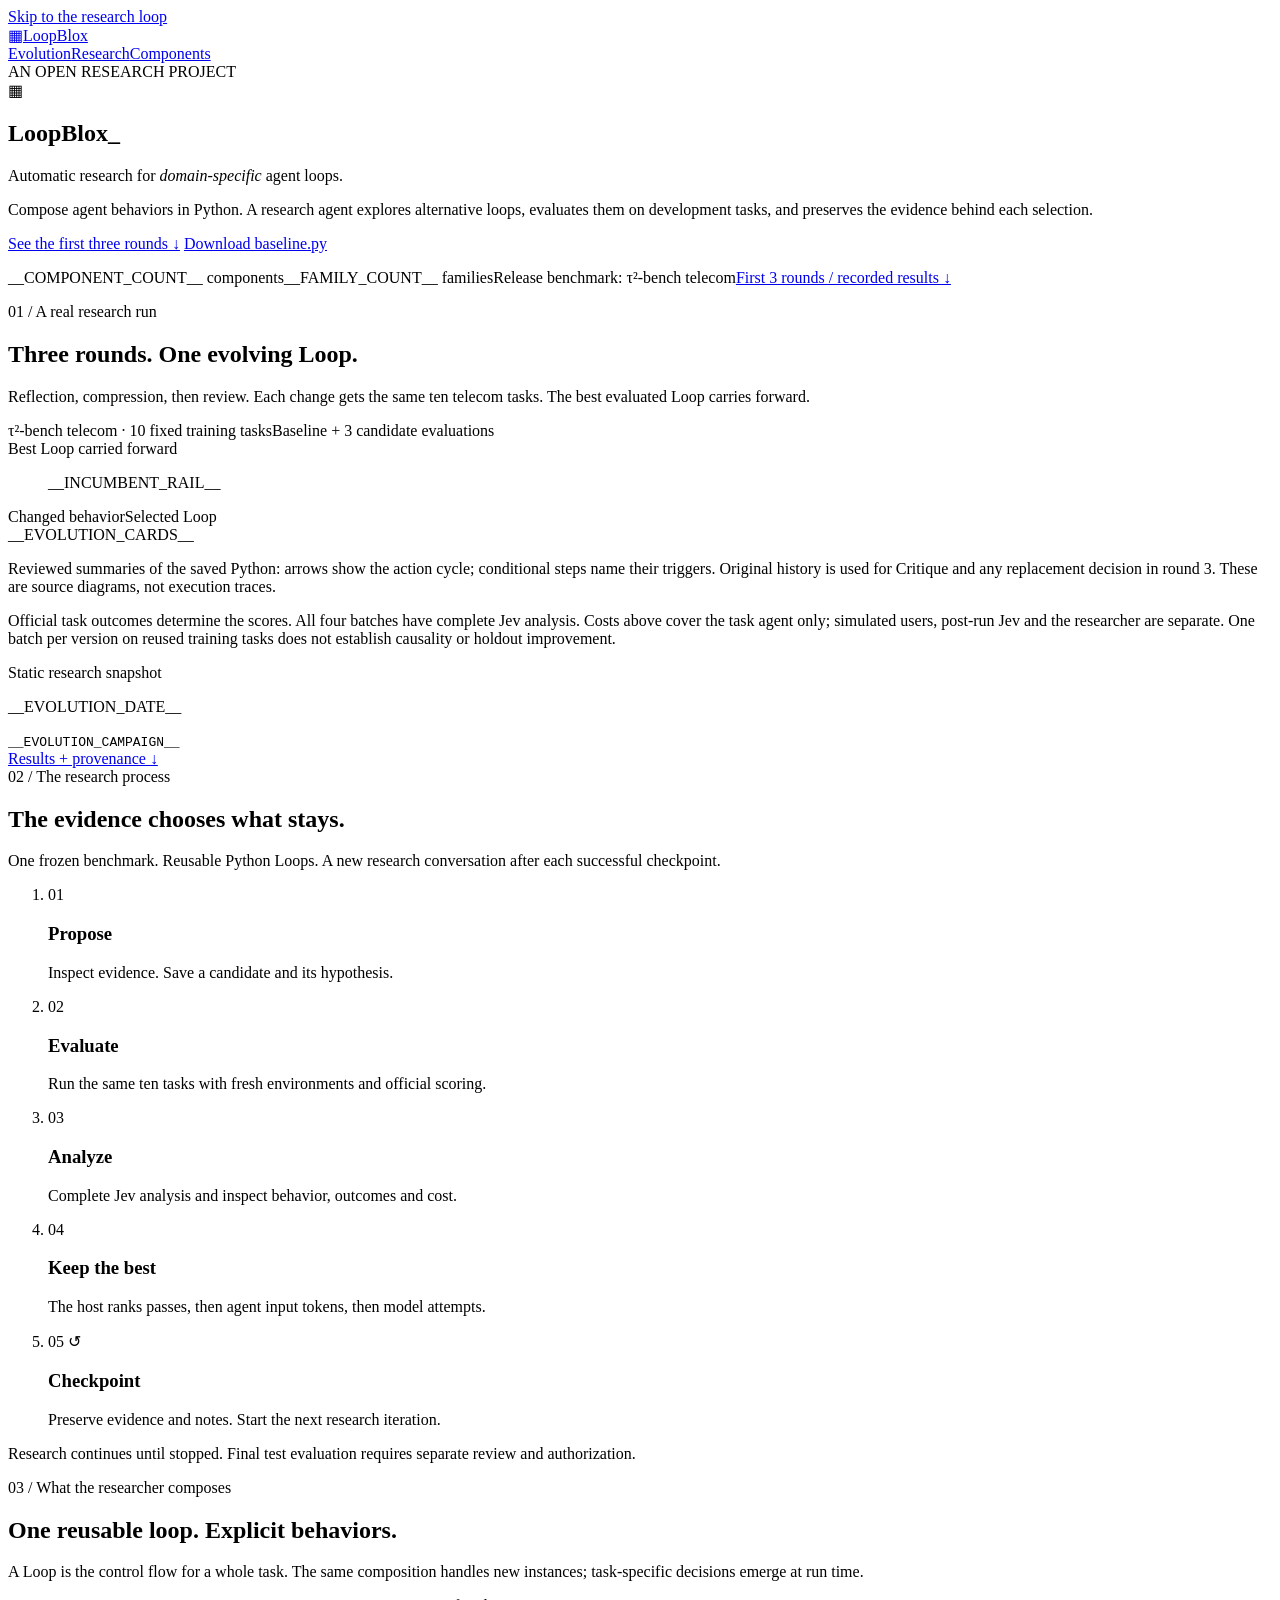
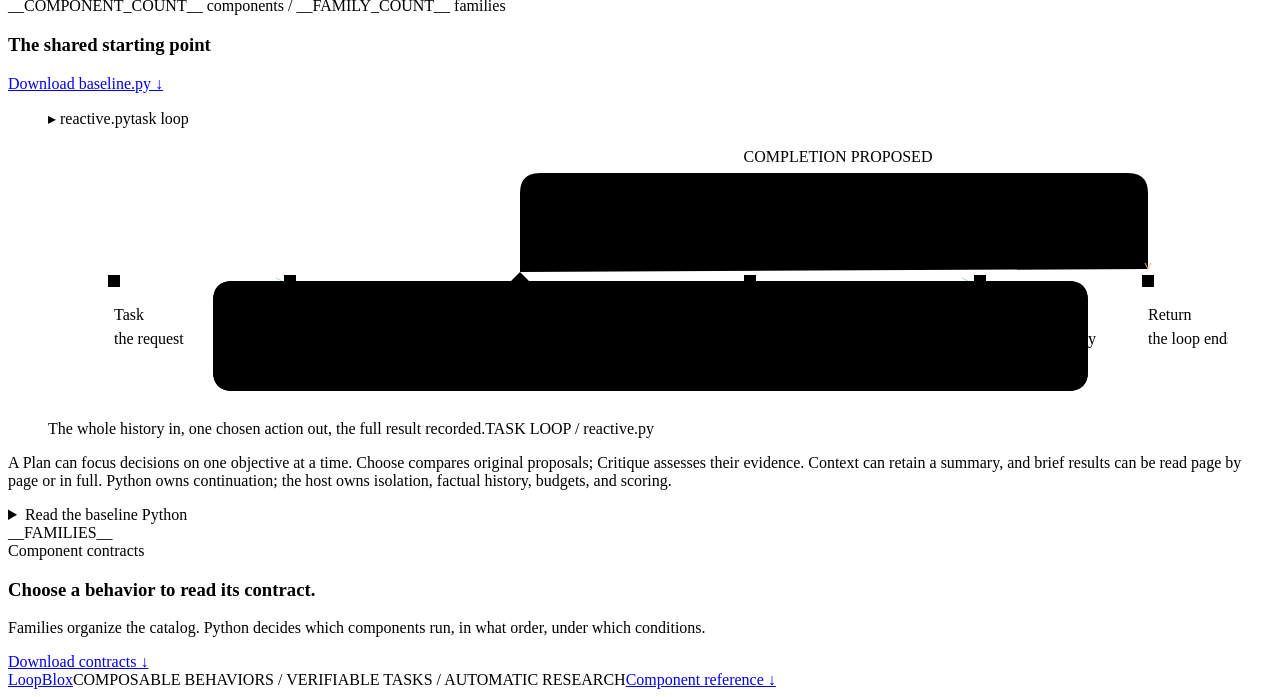
==== commit 47e1573d: "Prepare public setup docs and consolidate research workflow" ====
--- a/site/index.html
+++ b/site/index.html
@@ -15,7 +15,7 @@
 <a class="skip-link" href="#research">Skip to the research loop</a>
 <header class="topbar">
   <a class="brand" href="#top"><span class="brand-mark" aria-hidden="true">▦</span>LoopBlox</a>
-  <nav aria-label="Main navigation"><a href="#research">Research</a><a href="#components">Components</a><a href="#domains">Domain study</a><a href="#status">Results</a></nav>
+  <nav aria-label="Main navigation"><a href="#evolution">Evolution</a><a href="#research">Research</a><a href="#components">Components</a></nav>
   <span class="edition">AN OPEN RESEARCH PROJECT</span>
 </header>
 <main id="top">
@@ -26,97 +26,45 @@
     <p class="hero-copy">Compose agent behaviors in Python. A research agent explores alternative loops,
       evaluates them on development tasks, and preserves the evidence behind each selection.</p>
     <div class="hero-actions">
-      <a class="btn primary" href="#research">The research loop</a>
+      <a class="btn primary" href="#evolution">See the first three rounds ↓</a>
       <a class="btn" href="baseline.py" download>Download baseline.py</a>
     </div>
-    <p class="hero-facts"><span>__COMPONENT_COUNT__ components</span><span>__FAMILY_COUNT__ families</span><span>Release benchmark: τ²-bench telecom</span><a href="#status">Latest results / __RESULT_DATE__ ↓</a></p>
+    <p class="hero-facts"><span>__COMPONENT_COUNT__ components</span><span>__FAMILY_COUNT__ families</span><span>Release benchmark: τ²-bench telecom</span><a href="#evolution">First 3 rounds / recorded results ↓</a></p>
+  </section>
+
+  <section id="evolution" class="section evolution-section" aria-labelledby="evolution-title">
+    <div class="section-head">
+      <span class="section-label">01 / A real research run</span>
+      <h2 id="evolution-title">Three rounds. One evolving Loop.</h2>
+      <p class="section-intro">Reflection, compression, then review. Each change gets the same ten telecom tasks. The best evaluated Loop carries forward.</p>
+    </div>
+    <div class="evolution-meta"><span>τ²-bench telecom · 10 fixed training tasks</span><span>Baseline + 3 candidate evaluations</span></div>
+    <div class="incumbent-track"><span class="eyebrow">Best Loop carried forward</span><ol>__INCUMBENT_RAIL__</ol></div>
+    <div class="evolution-legend"><span><i class="legend-swatch"></i>Changed behavior</span><span><i class="legend-outline"></i>Selected Loop</span></div>
+    <div class="evolution-grid">__EVOLUTION_CARDS__</div>
+    <div class="evolution-footnote"><p>Reviewed summaries of the saved Python: arrows show the action cycle; conditional steps name their triggers. Original history is used for Critique and any replacement decision in round 3. These are source diagrams, not execution traces.</p><p>Official task outcomes determine the scores. All four batches have complete Jev analysis. Costs above cover the task agent only; simulated users, post-run Jev and the researcher are separate. One batch per version on reused training tasks does not establish causality or holdout improvement.</p></div>
+    <div class="snapshot-receipt"><div><span class="eyebrow">Static research snapshot</span><p>__EVOLUTION_DATE__</p><code>__EVOLUTION_CAMPAIGN__</code></div><a class="link-out" href="evolution.json">Results + provenance ↓</a></div>
   </section>
 
   <section id="research" class="section" aria-labelledby="research-title">
     <div class="section-head">
-      <span class="section-label">01 / The research process</span>
-      <h2 id="research-title">A loop for researching loops.</h2>
-      <p class="section-intro">Edit a reusable controller, run development trials, let the evidence choose what to try next.</p>
-      <button class="motion-toggle" aria-pressed="false">Pause motion Ⅱ</button>
+      <span class="section-label">02 / The research process</span>
+      <h2 id="research-title">The evidence chooses what stays.</h2>
+      <p class="section-intro">One frozen benchmark. Reusable Python Loops. A new research conversation after each successful checkpoint.</p>
     </div>
-    <figure class="panel diagram-shell">
-      <div class="panel-bar"><span>▸ research-process</span><span class="dim">illustration</span></div>
-      <div class="diagram-scroll" tabindex="0" role="region" aria-label="Research process, scroll horizontally on smaller screens">
-        <svg class="flow-diagram research-diagram" viewBox="0 0 1320 330" width="1320" height="330" role="img" aria-labelledby="research-svg-title research-svg-desc">
-          <title id="research-svg-title">LoopBlox automatic research process</title>
-          <desc id="research-svg-desc">Freeze the episode and run the supplied baseline. A researcher may save candidates, request development evaluations, inspect evidence, and select scored candidates. It can repeat this process. Close research and freeze selections before evaluating holdout tasks.</desc>
-          <defs><marker id="arrow" markerWidth="8" markerHeight="8" refX="7" refY="4" orient="auto" markerUnits="userSpaceOnUse"><path d="M 1 1 L 7 4 L 1 7" fill="none" stroke="#a6d7c7"/></marker><marker id="amber-arrow" markerWidth="8" markerHeight="8" refX="7" refY="4" orient="auto" markerUnits="userSpaceOnUse"><path d="M 1 1 L 7 4 L 1 7" fill="none" stroke="#e4bc80"/></marker></defs>
-          <path class="scope-line" d="M 370 78 V 63 H 915 V 78"/>
-          <text class="scope-label" x="642" y="43" text-anchor="middle">RESEARCH AGENT / DEVELOPMENT TASKS</text>
-          <path class="wire" marker-end="url(#arrow)" d="M 88 151 H 248 M 272 151 H 433 M 457 151 H 618 M 642 151 H 803 M 827 151 H 993 M 1017 151 H 1202"/>
-          <path class="pulse" d="M 88 151 H 1202"/>
-          <path class="wire return-wire" marker-end="url(#arrow)" d="M 827 151 H 898 Q 918 151 918 171 V 273 Q 918 293 898 293 H 375 Q 355 293 355 273 V 171 Q 355 151 375 151 H 433"/>
-          <path class="pulse" d="M 827 151 H 898 Q 918 151 918 171 V 273 Q 918 293 898 293 H 375 Q 355 293 355 273 V 171 Q 355 151 375 151 H 433"/>
-          <text class="path-label" x="630" y="282" text-anchor="middle">REVISE USING DEVELOPMENT EVIDENCE</text>
-          <path class="freeze-line" d="M 1093 93 V 240"/>
-          <text class="small-label amber" x="1108" y="89">RESEARCH CLOSED</text>
-          <g class="flow-node"><rect x="76" y="145" width="12" height="12"/><text class="node-index" x="82" y="126">01</text><text x="82" y="189"><tspan x="82">Freeze</tspan><tspan x="82" dy="23">the episode</tspan></text><text class="node-note" x="82" y="238">Scope + conditions</text></g>
-          <g class="flow-node"><rect x="254" y="145" width="12" height="12"/><text class="node-index" x="260" y="126">02</text><text x="260" y="189"><tspan x="260">Run the</tspan><tspan x="260" dy="23">baseline</tspan></text><text class="node-note" x="260" y="238">Initial selection</text></g>
-          <g class="flow-node"><rect x="439" y="145" width="12" height="12"/><text class="node-index" x="445" y="126">03</text><text x="445" y="189"><tspan x="445">Save a</tspan><tspan x="445" dy="23">candidate</tspan></text><text class="node-note" x="445" y="238">Python + rationale</text></g>
-          <g class="flow-node"><rect x="624" y="145" width="12" height="12"/><text class="node-index" x="630" y="126">04</text><text x="630" y="189"><tspan x="630">Evaluate</tspan><tspan x="630" dy="23">task runs</tspan></text><text class="node-note" x="630" y="238">Paired development trials</text></g>
-          <g class="flow-node"><rect x="809" y="145" width="12" height="12"/><text class="node-index" x="815" y="126">05</text><text x="815" y="189"><tspan x="815">Inspect</tspan><tspan x="815" dy="23">the evidence</tspan></text><text class="node-note" x="815" y="238">Outcomes + traces + cost</text></g>
-          <g class="flow-node checkpoint"><path d="M 1005 142 L 1014 151 L 1005 160 L 996 151 Z"/><text class="node-index" x="1005" y="126">06</text><text x="1005" y="189"><tspan x="1005">Freeze</tspan><tspan x="1005" dy="23">the selection</tspan></text><text class="node-note" x="1005" y="238">Baseline stays eligible</text></g>
-          <g class="flow-node"><rect x="1208" y="145" width="12" height="12"/><text class="node-index" x="1214" y="126">07</text><text x="1214" y="189"><tspan x="1214">Compare</tspan><tspan x="1214" dy="23">on holdout</tspan></text><text class="node-note" x="1214" y="238">Unseen task groups</text></g>
-        </svg>
-      </div>
-      <figcaption class="panel-foot"><span><i class="legend-line"></i>A typical research cycle; search actions can be interleaved.</span><span>ILLUSTRATION / NOT A LIVE RUN</span></figcaption>
-    </figure>
-    <figure class="panel tree-shell">
-      <div class="panel-bar"><span>▸ candidate-lineage</span><span class="dim">animated illustration</span></div>
-      <div class="diagram-scroll" tabindex="0" role="region" aria-label="How a loop evolves, scroll horizontally on smaller screens">
-        <svg class="tree-diagram" viewBox="0 0 1240 430" width="1240" height="430" role="img" aria-labelledby="tree-svg-title tree-svg-desc">
-          <title id="tree-svg-title">How a loop evolves during research</title>
-          <desc id="tree-svg-desc">The supplied baseline branches into saved candidate loops, each changing one behavior. Scored candidates branch again into revisions. Branches that are not selected stay in the record. One loop is frozen when research closes and goes to the holdout comparison. The changes shown are an illustration, not a recorded run.</desc>
-          <g class="tree-cycle">
-            <text class="lane-label" x="100" y="24">BASELINE</text>
-            <text class="lane-label" x="390" y="24">CANDIDATES</text>
-            <text class="lane-label" x="680" y="24">REVISIONS</text>
-            <text class="lane-label" x="940" y="24">FROZEN</text>
-            <text class="lane-label" x="1150" y="24">HOLDOUT</text>
-            <g class="pruned">
-              <path class="tree-edge e1" pathLength="1" d="M 112 212 H 384"/>
-              <path class="tree-edge e1" pathLength="1" d="M 112 212 H 250 Q 270 212 270 232 V 335 Q 270 355 290 355 H 384"/>
-              <g class="tree-node b"><rect x="384" y="206" width="12" height="12"/><text x="390" y="250">Trim the results</text><text class="node-note" x="390" y="270">keep less in history</text></g>
-              <g class="tree-node b"><rect x="384" y="349" width="12" height="12"/><text x="390" y="393">Summarize history</text><text class="node-note" x="390" y="413">compress what it sees</text></g>
-              <path class="tree-edge e2" pathLength="1" d="M 402 70 H 674"/>
-              <path class="tree-edge e2" pathLength="1" d="M 402 212 H 560 Q 580 212 580 232 V 240 Q 580 260 600 260 H 674"/>
-              <path class="tree-edge e2" pathLength="1" d="M 402 355 H 674"/>
-              <g class="tree-node c"><rect x="674" y="64" width="12" height="12"/><text x="680" y="108">Diagnose failures</text><text class="node-note" x="680" y="128">learn from mistakes</text></g>
-              <g class="tree-node c"><rect x="674" y="254" width="12" height="12"/><text x="680" y="298">Run a fixed rule</text><text class="node-note" x="680" y="318">skip the model</text></g>
-              <g class="tree-node c"><rect x="674" y="349" width="12" height="12"/><text x="680" y="393">Split the task</text><text class="node-note" x="680" y="413">work in subtasks</text></g>
-            </g>
-            <g class="kept">
-              <path class="tree-edge e1 lit" pathLength="1" d="M 112 212 H 250 Q 270 212 270 192 V 90 Q 270 70 290 70 H 384"/>
-              <path class="tree-edge e2 lit" pathLength="1" d="M 402 70 H 560 Q 580 70 580 90 V 145 Q 580 165 600 165 H 674"/>
-              <path class="tree-edge e3 lit" pathLength="1" d="M 692 165 H 922"/>
-              <path class="tree-edge e4 lit" pathLength="1" d="M 958 165 H 1138"/>
-              <path class="pulse tree-pulse" d="M 112 212 H 250 Q 270 212 270 192 V 90 Q 270 70 290 70 H 384 M 402 70 H 560 Q 580 70 580 90 V 145 Q 580 165 600 165 H 674 M 692 165 H 922 M 958 165 H 1138"/>
-              <g class="tree-node a"><rect x="94" y="206" width="12" height="12"/><text x="100" y="250">Baseline</text><text class="node-note" x="100" y="270">the supplied loop</text></g>
-              <g class="tree-node b"><rect x="384" y="64" width="12" height="12"/><text x="390" y="108">Plan first</text><text class="node-note" x="390" y="128">write a plan, then act</text></g>
-              <g class="tree-node c"><rect x="674" y="159" width="12" height="12"/><text x="680" y="203">Check the reasoning</text><text class="node-note" x="680" y="223">review before acting</text></g>
-              <g class="tree-node d frozen"><path class="mark" d="M 940 153 L 952 165 L 940 177 L 928 165 Z"/><text x="940" y="203">Selection</text><text class="node-note" x="940" y="223">research closes</text></g>
-              <g class="tree-node e"><rect x="1138" y="159" width="12" height="12"/><text x="1144" y="203">Holdout</text><text class="node-note" x="1144" y="223">unseen tasks</text></g>
-            </g>
-          </g>
-        </svg>
-      </div>
-      <figcaption class="panel-foot"><span><i class="legend-line"></i>Branches that are not selected stay in the record.</span><span>ILLUSTRATION / NOT A RECORDED RUN</span></figcaption>
-    </figure>
-    <div class="feature-grid">
-      <div class="feature-card"><h3>Search</h3><p>Order, repetition, branches — ordinary Python. The episode fixes components, tools, model settings, and limits.</p></div>
-      <div class="feature-card"><h3>Evidence</h3><p>Immutable source, paired task results, traces, and cost. Only scored candidates can be selected.</p></div>
-      <div class="feature-card"><h3>Holdout</h3><p>Researchers close and selections freeze first. Final scores never feed back into search.</p></div>
-    </div>
+    <ol class="research-steps">
+      <li><span>01</span><h3>Propose</h3><p>Inspect evidence. Save a candidate and its hypothesis.</p></li>
+      <li><span>02</span><h3>Evaluate</h3><p>Run the same ten tasks with fresh environments and official scoring.</p></li>
+      <li><span>03</span><h3>Analyze</h3><p>Complete Jev analysis and inspect behavior, outcomes and cost.</p></li>
+      <li><span>04</span><h3>Keep the best</h3><p>The host ranks passes, then agent input tokens, then model attempts.</p></li>
+      <li><span>05 ↺</span><h3>Checkpoint</h3><p>Preserve evidence and notes. Start the next research iteration.</p></li>
+    </ol>
+    <p class="research-boundary">Research continues until stopped. Final test evaluation requires separate review and authorization.</p>
   </section>
 
   <section id="components" class="section" aria-labelledby="components-title">
     <div class="section-head">
-      <span class="section-label">02 / What the researcher composes</span>
+      <span class="section-label">03 / What the researcher composes</span>
       <h2 id="components-title">One reusable loop. Explicit behaviors.</h2>
       <p class="section-intro">A Loop is the control flow for a whole task. The same composition handles new instances; task-specific decisions emerge at run time.</p>
       <span class="section-count">__COMPONENT_COUNT__ components / __FAMILY_COUNT__ families</span>
@@ -126,7 +74,7 @@
       <div class="panel-bar"><span>▸ reactive.py</span><span class="dim">task loop</span></div>
       <div class="diagram-scroll" tabindex="0" role="region" aria-label="Reactive baseline task loop, scroll horizontally on smaller screens">
         <svg class="flow-diagram baseline-diagram" viewBox="0 0 1180 288" width="1180" height="288" role="img" aria-labelledby="baseline-svg-title baseline-svg-desc">
-          <title id="baseline-svg-title">The reactive baseline task loop</title>
+          <defs><marker id="arrow" markerWidth="8" markerHeight="8" refX="7" refY="4" orient="auto" markerUnits="userSpaceOnUse"><path d="M1 1L7 4L1 7" fill="none" stroke="#a6d7c7"/></marker><marker id="amber-arrow" markerWidth="8" markerHeight="8" refX="7" refY="4" orient="auto" markerUnits="userSpaceOnUse"><path d="M1 1L7 4L1 7" fill="none" stroke="#e4bc80"/></marker></defs><title id="baseline-svg-title">The reactive baseline task loop</title>
           <desc id="baseline-svg-desc">Gather the whole history, then reason and decide: one tool action, or a proposal that the task is done. For an action, run the tool and record the full result, then gather the history again. A completion proposal returns from the controller. Authoritative scoring occurs after the worker closes.</desc>
           <path class="wire" marker-end="url(#arrow)" d="M 72 153 H 234 M 250 153 H 460 M 484 153 H 694 M 710 153 H 920"/>
           <path class="pulse" d="M 72 153 H 932"/>
@@ -151,75 +99,6 @@
     <div id="component-detail" class="component-detail" aria-live="polite"><div><span class="eyebrow">Component contracts</span><h3 class="prompt">Choose a behavior to read its contract.</h3></div><p>Families organize the catalog. Python decides which components run, in what order, under which conditions.</p><a class="link-out" href="component-contracts.md" download>Download contracts ↓</a></div>
   </section>
 
-  <section id="domains" class="section" aria-labelledby="domains-title">
-    <div class="section-head">
-      <span class="section-label">03 / A separate proposed comparison</span>
-      <h2 id="domains-title">Specialist loops, shared evaluation.</h2>
-      <p class="section-intro">The current release focuses on telecom, with deterministic official scoring. This separate proposed study asks whether domain-specific loops outperform a shared loop on held-out tasks.</p>
-      <span class="section-count">τ²-bench / retail + telecom</span>
-    </div>
-    <figure class="panel diagram-shell">
-      <div class="panel-bar"><span>▸ domain-study</span><span class="dim">planned</span></div>
-      <div class="diagram-scroll" tabindex="0" role="region" aria-label="Domain study design, scroll horizontally on smaller screens">
-        <svg class="flow-diagram domain-diagram" viewBox="0 0 1320 398" width="1320" height="398" role="img" aria-labelledby="domain-svg-title domain-svg-desc">
-          <title id="domain-svg-title">Retail, telecom, and mixed-domain search share a final comparison</title>
-          <desc id="domain-svg-desc">All three searches start from the same reactive baseline. Each produces a selected loop, which may retain the baseline. All researchers close before comparison. Evaluate the baseline and all three selections on identical retail and telecom holdout tasks. Branches show study conditions, not parallel scheduling.</desc>
-          <path class="wire" marker-end="url(#arrow)" d="M 115 180 H 204 Q 224 180 224 160 V 87 Q 224 67 244 67 H 386 M 115 180 H 386 M 115 180 H 204 Q 224 180 224 200 V 273 Q 224 293 244 293 H 386"/>
-          <path class="pulse" d="M 115 180 H 204 Q 224 180 224 160 V 87 Q 224 67 244 67 H 386 M 115 180 H 386 M 115 180 H 204 Q 224 180 224 200 V 273 Q 224 293 244 293 H 386"/>
-          <path class="wire" marker-end="url(#arrow)" d="M 406 67 H 685 M 406 180 H 685 M 406 293 H 685"/>
-          <path class="pulse" d="M 406 67 H 685 M 406 180 H 685 M 406 293 H 685"/>
-          <path class="wire" d="M 705 67 H 870 Q 890 67 890 87 V 160 Q 890 180 910 180 H 978 M 705 180 H 978 M 705 293 H 870 Q 890 293 890 273 V 200 Q 890 180 910 180 H 978"/>
-          <path class="pulse" d="M 705 67 H 870 Q 890 67 890 87 V 160 Q 890 180 910 180 H 978 M 705 180 H 978 M 705 293 H 870 Q 890 293 890 273 V 200 Q 890 180 910 180 H 978"/>
-          <path class="wire" marker-end="url(#arrow)" d="M 1002 180 H 1206"/>
-          <path class="pulse" d="M 1002 180 H 1206"/>
-          <path class="wire baseline-wire" marker-end="url(#arrow)" d="M 109 189 V 350 Q 109 370 129 370 H 1258 Q 1278 370 1278 350 V 200 Q 1278 180 1258 180 H 1230"/>
-          <text class="path-label" x="655" y="359" text-anchor="middle">THE UNIFIED BASELINE JOINS THE SAME COMPARISON</text>
-          <g class="flow-node"><rect x="103" y="174" width="12" height="12"/><text x="109" y="141"><tspan x="109">Reactive</tspan><tspan x="109" dy="23">baseline</tspan></text></g>
-          <g class="flow-node"><rect x="390" y="61" width="12" height="12"/><text x="396" y="45">Retail search</text><text class="node-note" x="396" y="97">Transaction state changes</text></g>
-          <g class="flow-node"><rect x="390" y="174" width="12" height="12"/><text x="396" y="158">Telecom search</text><text class="node-note" x="396" y="210">Troubleshooting</text></g>
-          <g class="flow-node"><rect x="390" y="287" width="12" height="12"/><text x="396" y="271">Mixed search</text><text class="node-note" x="396" y="323">Both domains</text></g>
-          <g class="flow-node"><rect x="689" y="61" width="12" height="12"/><text x="695" y="45">Retail selection</text></g>
-          <g class="flow-node"><rect x="689" y="174" width="12" height="12"/><text x="695" y="158">Telecom selection</text></g>
-          <g class="flow-node"><rect x="689" y="287" width="12" height="12"/><text x="695" y="271">Mixed selection</text></g>
-          <g class="flow-node checkpoint"><path d="M 990 170 L 1000 180 L 990 190 L 980 180 Z"/><text x="990" y="218"><tspan x="990">Freeze all</tspan><tspan x="990" dy="23">selections</tspan></text><text class="node-note" x="990" y="267">Research closes</text></g>
-          <g class="flow-node"><rect x="1212" y="174" width="12" height="12"/><text x="1218" y="218"><tspan x="1218">Paired</tspan><tspan x="1218" dy="23">holdout</tspan></text><text class="node-note" x="1218" y="267">Retail + telecom</text></g>
-        </svg>
-      </div>
-      <figcaption class="panel-foot"><span>Branches show research conditions. A selection may keep the original baseline.</span><span>PLANNED DOMAIN STUDY</span></figcaption>
-    </figure>
-    <div class="study-notes"><p>The mixed search gets both specialist budgets combined. All four entries face the same held-out tasks, specialists included cross-domain.</p><p>Report complete task success and total cost, research spend kept separate. Attempts and failures stay in the record.</p></div>
-  </section>
-
-  <section id="status" class="section status-section" aria-labelledby="status-title">
-    <div class="section-head">
-      <span class="section-label">04 / Latest experiment results</span>
-      <h2 id="status-title">Baseline led the latest comparison.</h2>
-      <p class="section-intro">The retail DFS pilot has two submitted branches. The latest recovery finished its task evaluations, then stopped at submission.</p>
-      <span class="section-count"><time datetime="__RESULT_DATE__">__RESULT_DATE__</time> / τ²-bench retail / __RESULT_MODEL__</span>
-    </div>
-    <div class="panel results-panel">
-      <div class="panel-bar"><span>▸ retail-dfs / development results</span><span class="result-status">interrupted</span></div>
-      <div class="results-scroll" tabindex="0" role="region" aria-label="Branch comparisons, scroll horizontally on smaller screens">
-        <table class="results-table">
-          <caption>Last paired batch for each branch. Each score is passes / task runs.</caption>
-          <thead><tr><th scope="col">Evaluated Loop</th><th scope="col">Loop</th><th scope="col">Baseline</th><th scope="col">Model calls<br>Loop / baseline</th><th scope="col">Submission</th></tr></thead>
-          <tbody>__RESULT_ROWS__</tbody>
-        </table>
-      </div>
-      <div class="panel-foot"><span>Calls include the task agent and simulated user.</span><span>SEPARATE PAIRED BATCHES</span></div>
-    </div>
-    <div class="result-notes">
-      <p>__RESULT_CLOSEOUT__</p>
-      <p>The historical sampler drew with replacement: each batch above covers four distinct tasks across five draws. Branches used different batches, so their scores do not rank the branches against one another. No validation or holdout was run.</p>
-    </div>
-    <div class="results-accounting">
-      <h3>Cumulative DFS, including recovery attempts</h3>
-      <dl class="result-metrics">__RESULT_METRICS__</dl>
-      <p>Earlier BFS screening is excluded. Model attempts include research, task agents, simulated users, and interrupted requests.</p>
-    </div>
-    <div class="result-downloads"><a class="link-out" href="experiment-report.md" download>Read the experiment report ↓</a><a class="link-out" href="results.json" download>Results + source hashes ↓</a></div>
-    <div class="status-copy"><dl><div><dt>Current release</dt><dd>Telecom loop research with Jev evidence and deterministic official scoring. Development closes for review before any final comparison.</dd></div><div><dt>Historical results</dt><dd>The corrected BFS/DFS protocol has not been rerun. The retail results above remain the preserved historical experiment.</dd></div></dl></div>
-  </section>
 </main>
 <footer class="page-foot"><a class="brand" href="#top">LoopBlox</a><span>COMPOSABLE BEHAVIORS / VERIFIABLE TASKS / AUTOMATIC RESEARCH</span><a class="link-out" href="component-contracts.md" download>Component reference ↓</a></footer>
 <script type="application/json" id="component-data">__DATA__</script>
